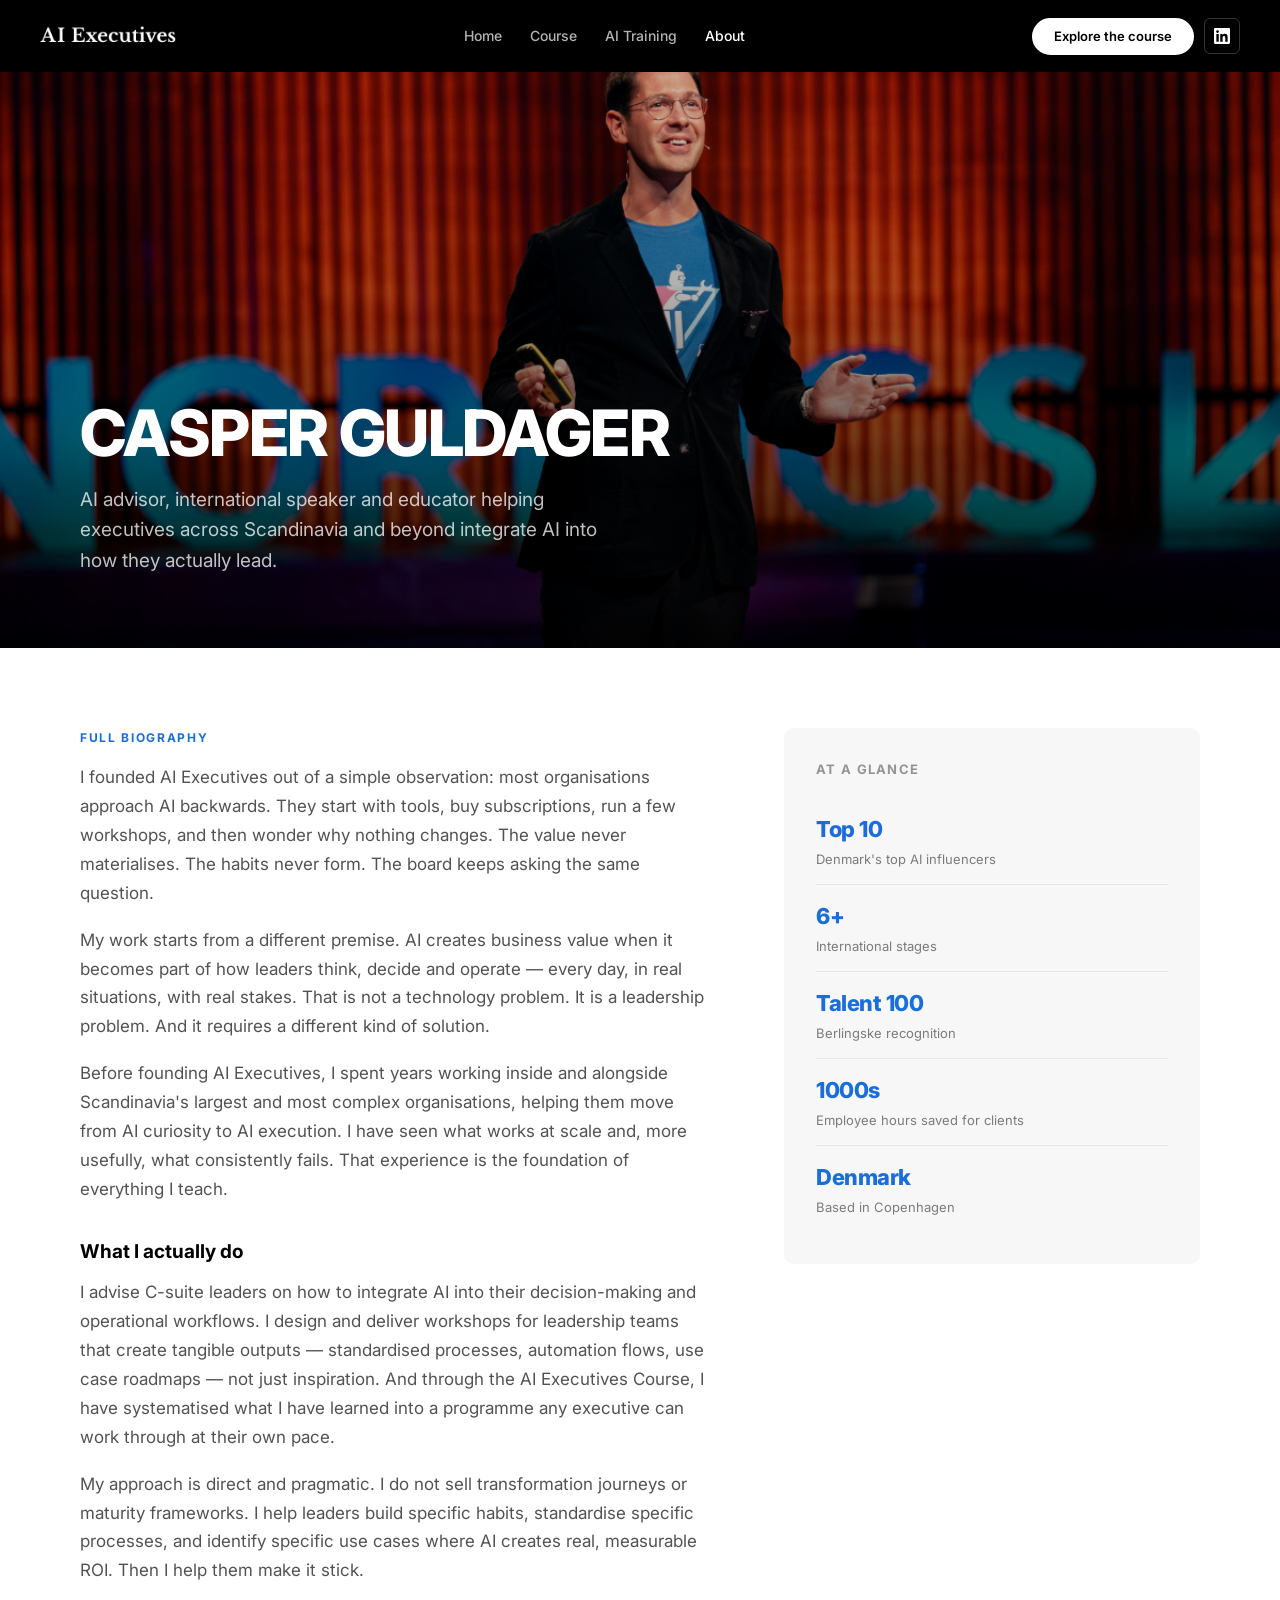
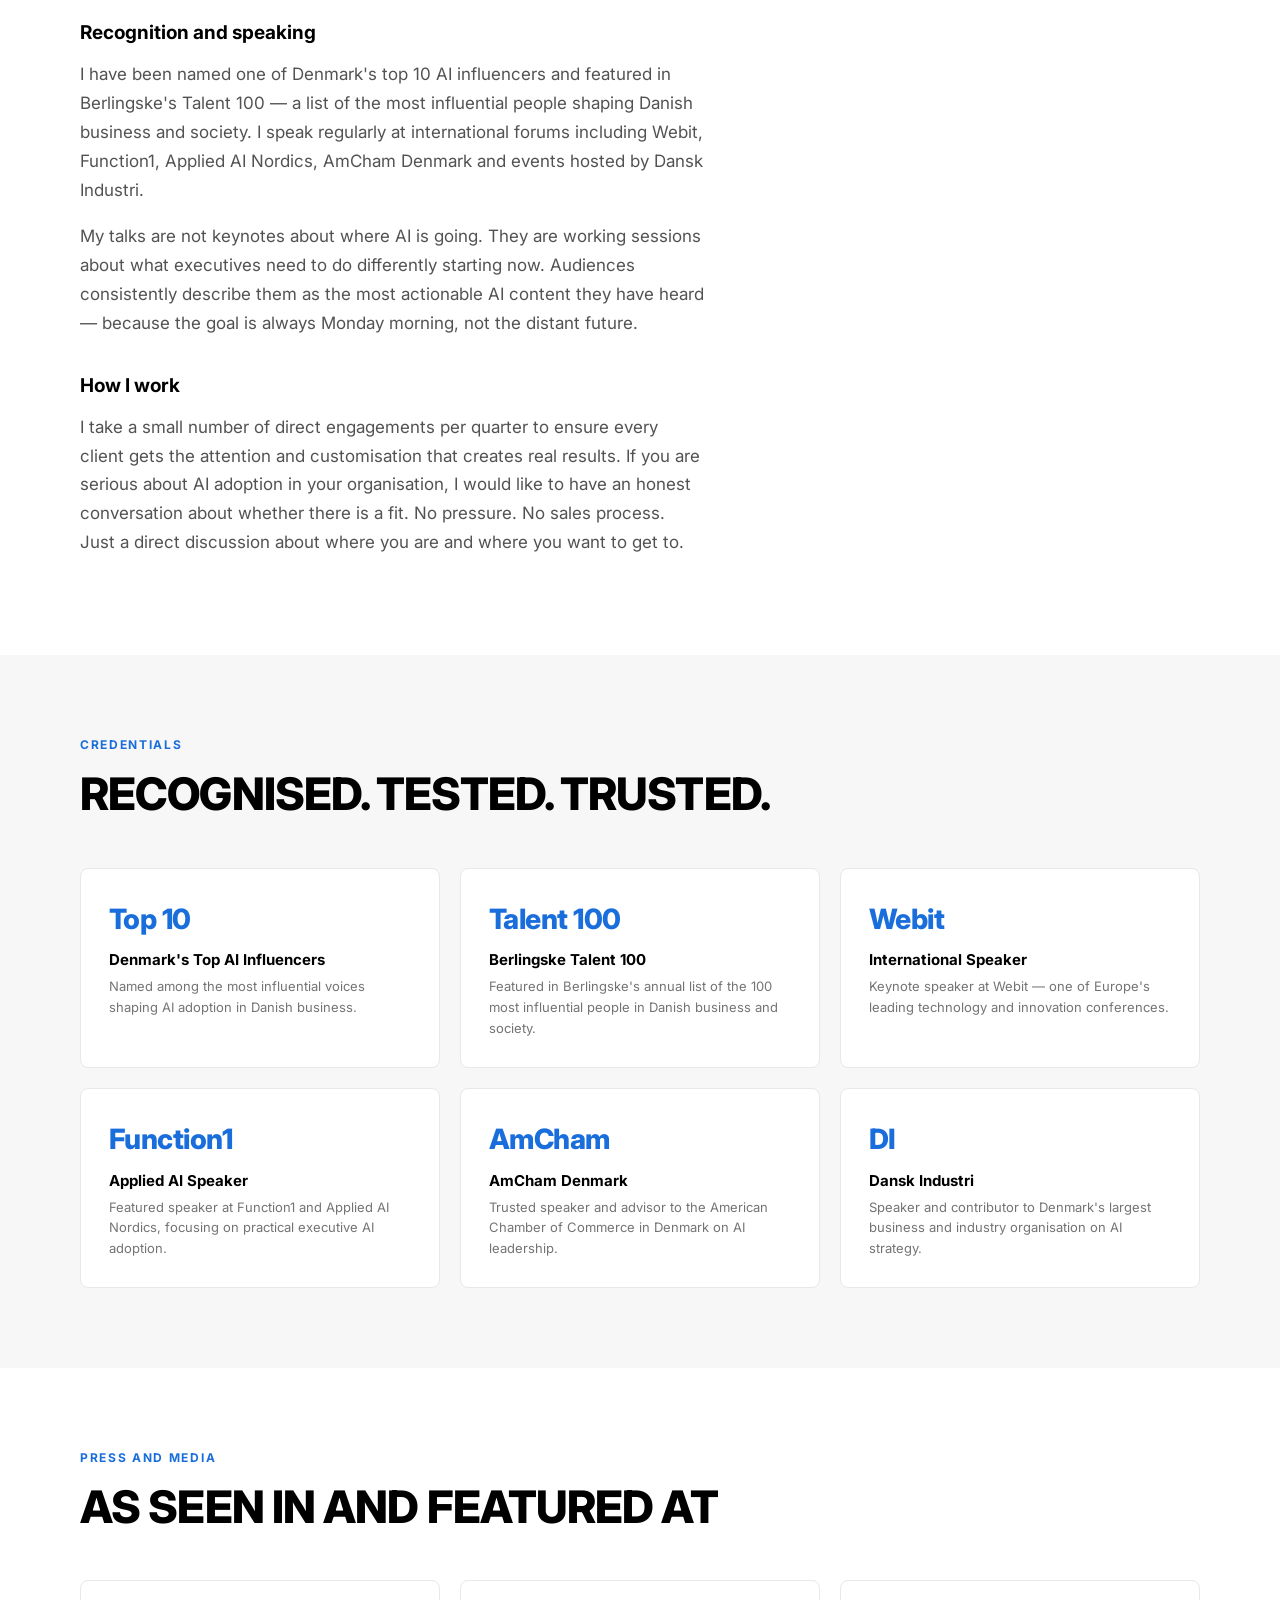
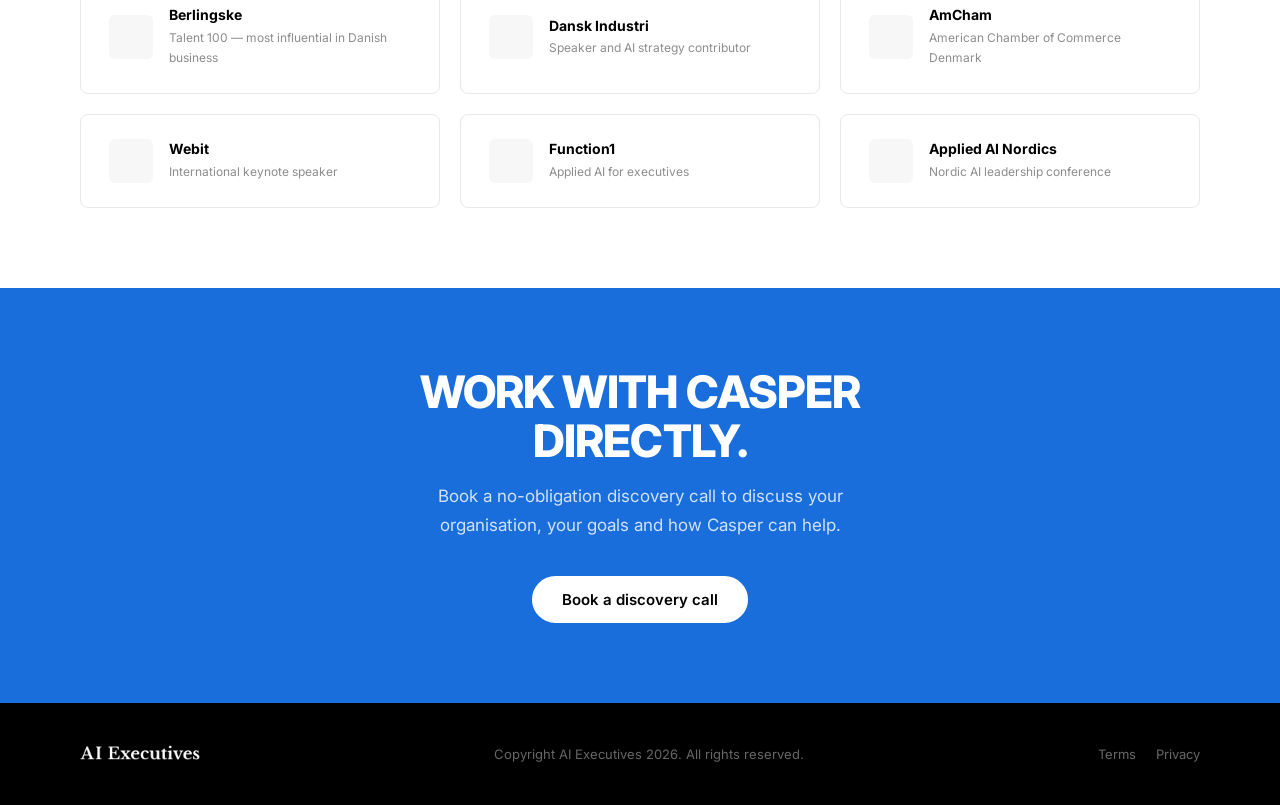
==== about.html @ 45d13887 "Add mobile navbar fix and email updates" ====
<!DOCTYPE html>
<html lang="en">
<head>
  <meta charset="UTF-8">
  <meta name="viewport" content="width=device-width, initial-scale=1.0">
  <title>About Casper Guldager | AI Executives</title>
  <meta name="description" content="Casper Guldager is one of Denmark's leading AI advisors, speakers and educators. Learn about his background, credentials and approach to AI leadership.">
  <link rel="preconnect" href="https://fonts.googleapis.com">
  <link rel="preconnect" href="https://fonts.gstatic.com" crossorigin>
  <link href="https://fonts.googleapis.com/css2?family=Inter:ital,wght@0,400;0,500;0,600;0,700;0,800;1,400&display=swap" rel="stylesheet">
  <link rel="stylesheet" href="css/style.css">
</head>
<body>

  <!-- ===== NAVIGATION ===== -->
  <nav class="nav nav--fixed">
    <a href="index.html" class="nav__logo">
      <img src="images/logo.png" alt="AI Executives">
    </a>
    <ul class="nav__links">
      <li><a href="index.html">Home</a></li>
      <li><a href="course.html">Course</a></li>
      <li><a href="ai-training.html">AI Training</a></li>
      <li><a href="about.html" class="active">About</a></li>
    </ul>
    <div class="nav__right">
      <a href="course.html" class="btn btn--white btn--nav">Explore the course</a>
      <a href="https://linkedin.com/in/casperguldager" class="nav__linkedin" target="_blank" rel="noopener" aria-label="Casper Guldager on LinkedIn">
        <svg viewBox="0 0 24 24" xmlns="http://www.w3.org/2000/svg">
          <path d="M20.447 20.452h-3.554v-5.569c0-1.328-.027-3.037-1.852-3.037-1.853 0-2.136 1.445-2.136 2.939v5.667H9.351V9h3.414v1.561h.046c.477-.9 1.637-1.85 3.37-1.85 3.601 0 4.267 2.37 4.267 5.455v6.286zM5.337 7.433c-1.144 0-2.063-.926-2.063-2.065 0-1.138.92-2.063 2.063-2.063 1.14 0 2.064.925 2.064 2.063 0 1.139-.925 2.065-2.064 2.065zm1.782 13.019H3.555V9h3.564v11.452zM22.225 0H1.771C.792 0 0 .774 0 1.729v20.542C0 23.227.792 24 1.771 24h20.451C23.2 24 24 23.227 24 22.271V1.729C24 .774 23.2 0 22.222 0h.003z"/>
        </svg>
      </a>
      <button class="nav__hamburger" aria-label="Open menu">
        <span></span><span></span><span></span>
      </button>
    </div>
  </nav>

  <!-- Mobile overlay -->
  <div class="nav__overlay" role="dialog" aria-label="Navigation menu">
    <button class="nav__overlay-close" aria-label="Close menu">
      <svg width="28" height="28" viewBox="0 0 24 24" fill="none" stroke="currentColor" stroke-width="2.2" stroke-linecap="round">
        <path d="M18 6L6 18M6 6l12 12"/>
      </svg>
    </button>
    <a href="index.html">Home</a>
    <a href="course.html">Course</a>
    <a href="ai-training.html">AI Training</a>
    <a href="about.html">About</a>
    <a href="course.html" class="btn btn--white" style="margin-top:12px;">Explore the course</a>
  </div>

  <main>

    <!-- ===== ABOUT HERO ===== -->
    <section class="about-page-hero">
      <div class="about-page-hero__bg"></div>
      <div class="about-page-hero__overlay"></div>
      <div class="about-page-hero__content">
        <h1>CASPER GULDAGER</h1>
        <p>AI advisor, international speaker and educator helping executives across Scandinavia and beyond integrate AI into how they actually lead.</p>
      </div>
    </section>

    <!-- ===== BIO SECTION ===== -->
    <section class="section bio-section">
      <div class="container">
        <div class="bio-grid">
          <div class="bio-text">
            <span class="section-label">Full biography</span>

            <p>I founded AI Executives out of a simple observation: most organisations approach AI backwards. They start with tools, buy subscriptions, run a few workshops, and then wonder why nothing changes. The value never materialises. The habits never form. The board keeps asking the same question.</p>

            <p>My work starts from a different premise. AI creates business value when it becomes part of how leaders think, decide and operate — every day, in real situations, with real stakes. That is not a technology problem. It is a leadership problem. And it requires a different kind of solution.</p>

            <p>Before founding AI Executives, I spent years working inside and alongside Scandinavia's largest and most complex organisations, helping them move from AI curiosity to AI execution. I have seen what works at scale and, more usefully, what consistently fails. That experience is the foundation of everything I teach.</p>

            <h3>What I actually do</h3>

            <p>I advise C-suite leaders on how to integrate AI into their decision-making and operational workflows. I design and deliver workshops for leadership teams that create tangible outputs — standardised processes, automation flows, use case roadmaps — not just inspiration. And through the AI Executives Course, I have systematised what I have learned into a programme any executive can work through at their own pace.</p>

            <p>My approach is direct and pragmatic. I do not sell transformation journeys or maturity frameworks. I help leaders build specific habits, standardise specific processes, and identify specific use cases where AI creates real, measurable ROI. Then I help them make it stick.</p>

            <h3>Recognition and speaking</h3>

            <p>I have been named one of Denmark's top 10 AI influencers and featured in Berlingske's Talent 100 — a list of the most influential people shaping Danish business and society. I speak regularly at international forums including Webit, Function1, Applied AI Nordics, AmCham Denmark and events hosted by Dansk Industri.</p>

            <p>My talks are not keynotes about where AI is going. They are working sessions about what executives need to do differently starting now. Audiences consistently describe them as the most actionable AI content they have heard — because the goal is always Monday morning, not the distant future.</p>

            <h3>How I work</h3>

            <p>I take a small number of direct engagements per quarter to ensure every client gets the attention and customisation that creates real results. If you are serious about AI adoption in your organisation, I would like to have an honest conversation about whether there is a fit. No pressure. No sales process. Just a direct discussion about where you are and where you want to get to.</p>
          </div>

          <div>
            <div class="bio-sidebar-card">
              <h4>At a glance</h4>
              <div class="bio-stat">
                <div class="bio-stat__value">Top 10</div>
                <div class="bio-stat__label">Denmark's top AI influencers</div>
              </div>
              <div class="bio-stat">
                <div class="bio-stat__value">6+</div>
                <div class="bio-stat__label">International stages</div>
              </div>
              <div class="bio-stat">
                <div class="bio-stat__value">Talent 100</div>
                <div class="bio-stat__label">Berlingske recognition</div>
              </div>
              <div class="bio-stat">
                <div class="bio-stat__value">1000s</div>
                <div class="bio-stat__label">Employee hours saved for clients</div>
              </div>
              <div class="bio-stat">
                <div class="bio-stat__value">Denmark</div>
                <div class="bio-stat__label">Based in Copenhagen</div>
              </div>
            </div>
          </div>
        </div>
      </div>
    </section>

    <!-- ===== CREDENTIALS ===== -->
    <section class="section credentials-section">
      <div class="container">
        <span class="section-label">Credentials</span>
        <h2>RECOGNISED. TESTED. TRUSTED.</h2>
        <div class="credentials-grid">
          <div class="credential-card">
            <div class="credential-card__num">Top 10</div>
            <h4>Denmark's Top AI Influencers</h4>
            <p>Named among the most influential voices shaping AI adoption in Danish business.</p>
          </div>
          <div class="credential-card">
            <div class="credential-card__num">Talent 100</div>
            <h4>Berlingske Talent 100</h4>
            <p>Featured in Berlingske's annual list of the 100 most influential people in Danish business and society.</p>
          </div>
          <div class="credential-card">
            <div class="credential-card__num">Webit</div>
            <h4>International Speaker</h4>
            <p>Keynote speaker at Webit — one of Europe's leading technology and innovation conferences.</p>
          </div>
          <div class="credential-card">
            <div class="credential-card__num">Function1</div>
            <h4>Applied AI Speaker</h4>
            <p>Featured speaker at Function1 and Applied AI Nordics, focusing on practical executive AI adoption.</p>
          </div>
          <div class="credential-card">
            <div class="credential-card__num">AmCham</div>
            <h4>AmCham Denmark</h4>
            <p>Trusted speaker and advisor to the American Chamber of Commerce in Denmark on AI leadership.</p>
          </div>
          <div class="credential-card">
            <div class="credential-card__num">DI</div>
            <h4>Dansk Industri</h4>
            <p>Speaker and contributor to Denmark's largest business and industry organisation on AI strategy.</p>
          </div>
        </div>
      </div>
    </section>

    <!-- ===== PRESS MENTIONS ===== -->
    <section class="section press-section">
      <div class="container">
        <span class="section-label">Press and media</span>
        <h2>AS SEEN IN AND FEATURED AT</h2>
        <div class="press-grid">
          <div class="press-item">
            <div class="press-item__icon"></div>
            <div class="press-item__text">
              <h4>Berlingske</h4>
              <p>Talent 100 — most influential in Danish business</p>
            </div>
          </div>
          <div class="press-item">
            <div class="press-item__icon"></div>
            <div class="press-item__text">
              <h4>Dansk Industri</h4>
              <p>Speaker and AI strategy contributor</p>
            </div>
          </div>
          <div class="press-item">
            <div class="press-item__icon"></div>
            <div class="press-item__text">
              <h4>AmCham</h4>
              <p>American Chamber of Commerce Denmark</p>
            </div>
          </div>
          <div class="press-item">
            <div class="press-item__icon"></div>
            <div class="press-item__text">
              <h4>Webit</h4>
              <p>International keynote speaker</p>
            </div>
          </div>
          <div class="press-item">
            <div class="press-item__icon"></div>
            <div class="press-item__text">
              <h4>Function1</h4>
              <p>Applied AI for executives</p>
            </div>
          </div>
          <div class="press-item">
            <div class="press-item__icon"></div>
            <div class="press-item__text">
              <h4>Applied AI Nordics</h4>
              <p>Nordic AI leadership conference</p>
            </div>
          </div>
        </div>
      </div>
    </section>

    <!-- ===== CTA ===== -->
    <section class="section about-cta">
      <div class="container">
        <h2>WORK WITH CASPER DIRECTLY.</h2>
        <p>Book a no-obligation discovery call to discuss your organisation, your goals and how Casper can help.</p>
        <a href="discovery-call.html" class="btn btn--white">Book a discovery call</a>
      </div>
    </section>

  </main>

  <!-- ===== FOOTER ===== -->
  <footer class="footer">
    <div class="footer__inner">
      <a href="index.html" class="footer__logo">
        <img src="images/logo.png" alt="AI Executives">
      </a>
      <p class="footer__copy">Copyright AI Executives 2026. All rights reserved.</p>
      <nav class="footer__links">
        <a href="terms.html">Terms</a>
        <a href="privacy.html">Privacy</a>
      </nav>
    </div>
  </footer>

  <script src="js/main.js"></script>
</body>
</html>
---- css/style.css ----
/* ============================================================
   AI EXECUTIVES — STYLESHEET
   ============================================================ */

/* ===== CSS VARIABLES ===== */
:root {
  --black: #000000;
  --white: #ffffff;
  --grey-light: #f7f7f7;
  --blue: #1a6edb;
  --border-grey: #e8e8e8;
  --font: 'Inter', sans-serif;
  --nav-height: 72px;
}

/* ===== RESET ===== */
*, *::before, *::after {
  box-sizing: border-box;
  margin: 0;
  padding: 0;
}

html {
  scroll-behavior: smooth;
}

body {
  font-family: var(--font);
  color: var(--black);
  background: var(--white);
  line-height: 1.6;
  -webkit-font-smoothing: antialiased;
  -moz-osx-font-smoothing: grayscale;
}

img {
  max-width: 100%;
  display: block;
}

a {
  text-decoration: none;
  color: inherit;
}

ul {
  list-style: none;
}

/* ===== TYPOGRAPHY ===== */
h1 {
  font-size: clamp(36px, 5.5vw, 64px);
  font-weight: 800;
  letter-spacing: -0.025em;
  line-height: 1.08;
}

h2 {
  font-size: clamp(28px, 3.5vw, 48px);
  font-weight: 800;
  letter-spacing: -0.02em;
  line-height: 1.1;
}

h3 {
  font-size: clamp(18px, 2vw, 22px);
  font-weight: 700;
  line-height: 1.3;
}

h4 {
  font-size: 16px;
  font-weight: 700;
  line-height: 1.4;
}

p {
  font-size: 17px;
  line-height: 1.7;
}

/* ===== LAYOUT ===== */
.section {
  padding: 80px 0;
}

.container {
  max-width: 1200px;
  margin: 0 auto;
  padding: 0 40px;
}

.section-label {
  display: block;
  font-size: 12px;
  font-weight: 700;
  letter-spacing: 0.14em;
  text-transform: uppercase;
  margin-bottom: 16px;
  color: var(--blue);
}

/* ===== NAVIGATION ===== */
.nav {
  display: flex;
  align-items: center;
  justify-content: space-between;
  padding: 0 40px;
  height: var(--nav-height);
  background: var(--black);
  z-index: 1000;
  width: 100%;
  transition: box-shadow 0.3s;
}

.nav--absolute {
  position: absolute;
  top: 0;
  left: 0;
}

.nav--fixed {
  position: fixed;
  top: 0;
  left: 0;
}

.nav__logo img {
  height: 34px;
  width: auto;
}

.nav__links {
  display: flex;
  gap: 28px;
  align-items: center;
}

.nav__links a {
  color: rgba(255, 255, 255, 0.7);
  font-size: 14px;
  font-weight: 500;
  transition: color 0.2s;
}

.nav__links a:hover,
.nav__links a.active {
  color: var(--white);
}

.nav__right {
  display: flex;
  align-items: center;
  gap: 10px;
}

.nav__linkedin {
  display: flex;
  align-items: center;
  justify-content: center;
  width: 36px;
  height: 36px;
  border: 1px solid rgba(255, 255, 255, 0.2);
  border-radius: 6px;
  color: var(--white);
  transition: border-color 0.2s, background 0.2s;
  flex-shrink: 0;
}

.nav__linkedin:hover {
  border-color: rgba(255, 255, 255, 0.6);
  background: rgba(255, 255, 255, 0.08);
}

.nav__linkedin svg {
  width: 16px;
  height: 16px;
  fill: currentColor;
}

.nav__hamburger {
  display: none;
  flex-direction: column;
  gap: 5px;
  cursor: pointer;
  background: none;
  border: none;
  padding: 4px;
  margin-left: 4px;
}

.nav__hamburger span {
  display: block;
  width: 22px;
  height: 2px;
  background: var(--white);
  border-radius: 2px;
  transition: transform 0.3s, opacity 0.3s;
}

/* Mobile overlay */
.nav__overlay {
  display: none;
  position: fixed;
  inset: 0;
  background: var(--black);
  z-index: 1001;
  flex-direction: column;
  align-items: center;
  justify-content: center;
  gap: 28px;
  padding: 40px;
}

.nav__overlay.open {
  display: flex;
}

.nav__overlay a:not(.btn) {
  color: var(--white);
  font-size: 30px;
  font-weight: 800;
  letter-spacing: -0.02em;
  transition: opacity 0.2s;
}

.nav__overlay a:not(.btn):hover {
  opacity: 0.7;
}

.nav__overlay-close {
  position: absolute;
  top: 20px;
  right: 24px;
  background: none;
  border: none;
  cursor: pointer;
  color: var(--white);
  padding: 8px;
  line-height: 0;
}

.nav__overlay .btn {
  margin-top: 8px;
}

/* ===== BUTTONS ===== */
.btn {
  display: inline-flex;
  align-items: center;
  justify-content: center;
  padding: 14px 28px;
  border-radius: 999px;
  font-family: var(--font);
  font-size: 15px;
  font-weight: 600;
  cursor: pointer;
  transition: background 0.2s, border-color 0.2s, color 0.2s, opacity 0.2s;
  border: 2px solid transparent;
  white-space: nowrap;
  text-decoration: none;
  line-height: 1;
}

.btn--blue {
  background: var(--blue);
  color: var(--white);
  border-color: var(--blue);
}

.btn--blue:hover {
  background: #1558b8;
  border-color: #1558b8;
}

.btn--white {
  background: var(--white);
  color: var(--black);
  border-color: var(--white);
}

.btn--white:hover {
  opacity: 0.88;
}

.btn--outline-white {
  background: transparent;
  color: var(--white);
  border-color: rgba(255, 255, 255, 0.7);
}

.btn--outline-white:hover {
  border-color: var(--white);
  background: rgba(255, 255, 255, 0.08);
}

.btn--outline-dark {
  background: transparent;
  color: var(--black);
  border-color: var(--black);
}

.btn--outline-dark:hover {
  background: var(--black);
  color: var(--white);
}

.btn--black {
  background: var(--black);
  color: var(--white);
  border-color: var(--black);
}

.btn--black:hover {
  background: #1a1a1a;
  border-color: #1a1a1a;
}

.btn--nav {
  padding: 10px 20px;
  font-size: 13px;
}

/* ===== FOOTER ===== */
.footer {
  background: var(--black);
  padding: 36px 0;
}

.footer__inner {
  display: flex;
  align-items: center;
  justify-content: space-between;
  max-width: 1200px;
  margin: 0 auto;
  padding: 0 40px;
  gap: 24px;
}

.footer__logo img {
  height: 30px;
  width: auto;
}

.footer__copy {
  color: rgba(255, 255, 255, 0.4);
  font-size: 13px;
}

.footer__links {
  display: flex;
  gap: 20px;
}

.footer__links a {
  color: rgba(255, 255, 255, 0.4);
  font-size: 13px;
  transition: color 0.2s;
}

.footer__links a:hover {
  color: var(--white);
}

/* ============================================================
   HOME PAGE
   ============================================================ */

/* Hero */
.hero {
  position: relative;
  min-height: 100vh;
  display: flex;
  align-items: center;
  overflow: hidden;
}

.hero__bg {
  position: absolute;
  inset: 0;
  background-image: url('../images/casper-stage.jpg');
  background-size: cover;
  background-position: 78% 15%;
  z-index: 0;
}

.hero__overlay {
  position: absolute;
  inset: 0;
  background: rgba(0, 0, 0, 0.55);
  background: linear-gradient(to right, rgba(0, 0, 0, 0.98) 0%, rgba(0, 0, 0, 0.28) 100%);
  z-index: 1;
}

.hero__content {
  position: relative;
  z-index: 2;
  max-width: 660px;
  padding: 100px 40px 80px;
  margin-left: max(40px, calc((100vw - 1200px) / 2 + 40px));
}

.hero__eyebrow {
  display: block;
  font-style: italic;
  font-size: 18px;
  font-weight: 400;
  color: rgba(255, 255, 255, 0.7);
  margin-bottom: 22px;
}

.hero h1 {
  color: var(--white);
  margin-bottom: 24px;
}

.hero__sub {
  color: rgba(255, 255, 255, 0.75);
  font-size: 18px;
  line-height: 1.65;
  margin-bottom: 44px;
  max-width: 500px;
}

.hero__buttons {
  display: flex;
  gap: 14px;
  flex-wrap: wrap;
}

/* Logo bar */
.logo-bar {
  background: var(--white);
  padding: 44px 0;
  border-bottom: 1px solid var(--border-grey);
}

.logo-bar__label {
  text-align: center;
  font-size: 12px;
  font-weight: 600;
  letter-spacing: 0.12em;
  text-transform: uppercase;
  color: rgba(0, 0, 0, 0.35);
  margin-bottom: 28px;
}

.logo-bar__inner {
  display: flex;
  align-items: center;
  justify-content: center;
  gap: 52px;
  max-width: 1200px;
  margin: 0 auto;
  padding: 0 40px;
}

.logo-bar__item {
  display: flex;
  flex-direction: column;
  align-items: center;
  gap: 8px;
  flex-shrink: 0;
}

.logo-bar__icon {
  width: 44px;
  height: 44px;
  background: var(--border-grey);
  border-radius: 6px;
}

.logo-bar__name {
  font-size: 12px;
  font-weight: 700;
  color: rgba(0, 0, 0, 0.4);
  letter-spacing: 0.04em;
  text-transform: uppercase;
}

/* Problem section */
.problem-section {
  background: var(--white);
}

.problem-header {
  max-width: 700px;
  margin-bottom: 56px;
}

.problem-header h2 {
  margin-bottom: 16px;
}

.problem-header p {
  color: rgba(0, 0, 0, 0.6);
  font-size: 17px;
}

.problem-grid {
  display: grid;
  grid-template-columns: 1fr 1fr;
  border: 1px solid var(--border-grey);
  border-radius: 4px;
  overflow: hidden;
}

.problem-card {
  padding: 48px;
  border-right: 1px solid var(--border-grey);
  border-bottom: 1px solid var(--border-grey);
}

.problem-card:nth-child(even) {
  border-right: none;
}

.problem-card:nth-child(3),
.problem-card:nth-child(4) {
  border-bottom: none;
}

.problem-card h3 {
  font-size: 18px;
  font-weight: 700;
  margin-bottom: 14px;
}

.problem-card p {
  color: rgba(0, 0, 0, 0.58);
  font-size: 15px;
  line-height: 1.7;
}

/* Statement band */
.statement-band {
  background: var(--black);
  padding: 100px 0;
  text-align: center;
}

.statement-band .container {
  max-width: 900px;
}

.statement-band h2 {
  color: var(--white);
  margin-bottom: 24px;
}

.statement-band p {
  color: rgba(255, 255, 255, 0.6);
  font-size: 18px;
  max-width: 580px;
  margin: 0 auto;
}

/* About section (home) */
.home-about {
  background: var(--grey-light);
}

.about-grid {
  display: grid;
  grid-template-columns: 1fr 1fr;
  gap: 80px;
  align-items: center;
}

.about-text .section-label {
  color: var(--blue);
}

.about-text h2 {
  margin-bottom: 24px;
}

.about-text p {
  color: rgba(0, 0, 0, 0.65);
  margin-bottom: 18px;
}

.about-bullets {
  margin: 28px 0 36px;
  display: flex;
  flex-direction: column;
  gap: 13px;
}

.about-bullets li {
  display: flex;
  align-items: flex-start;
  gap: 12px;
  font-size: 16px;
  font-weight: 500;
  line-height: 1.5;
}

.about-bullets li::before {
  content: '';
  display: block;
  width: 7px;
  height: 7px;
  border-radius: 50%;
  background: var(--blue);
  margin-top: 6px;
  flex-shrink: 0;
}

.about-photo {
  height: 400px;
  width: 100%;
  object-fit: cover;
  border-radius: 4px;
}

/* Two ways section */
.two-ways {
  background: var(--white);
}

.two-ways-header {
  text-align: center;
  max-width: 640px;
  margin: 0 auto 56px;
}

.two-ways-header h2 {
  margin-bottom: 16px;
}

.two-ways-header p {
  color: rgba(0, 0, 0, 0.58);
  font-size: 17px;
}

.ways-grid {
  display: grid;
  grid-template-columns: 1fr 1fr;
  gap: 28px;
}

.way-card {
  border: 2px solid var(--border-grey);
  border-radius: 12px;
  overflow: hidden;
  display: flex;
  flex-direction: column;
}

.way-card--featured {
  border-color: var(--blue);
}

.way-card__badge {
  padding: 10px 24px;
  font-size: 11px;
  font-weight: 700;
  letter-spacing: 0.12em;
  text-transform: uppercase;
}

.way-card__badge--blue {
  background: var(--blue);
  color: var(--white);
}

.way-card__badge--grey {
  background: var(--grey-light);
  color: rgba(0, 0, 0, 0.5);
  border-bottom: 1px solid var(--border-grey);
}

.way-card__img {
  width: 100%;
  height: 210px;
  object-fit: cover;
}

.way-card__body {
  padding: 32px;
  flex: 1;
  display: flex;
  flex-direction: column;
}

.way-card__body h3 {
  font-size: 22px;
  margin-bottom: 12px;
}

.way-card__body p {
  color: rgba(0, 0, 0, 0.6);
  font-size: 16px;
  flex: 1;
  margin-bottom: 28px;
  line-height: 1.65;
}

/* Course modules section (home) */
.home-modules {
  background: var(--grey-light);
}

.modules-header {
  display: flex;
  justify-content: space-between;
  align-items: flex-start;
  gap: 40px;
  margin-bottom: 40px;
}

.modules-header h2 {
  max-width: 480px;
}

.modules-header-right {
  color: rgba(0, 0, 0, 0.55);
  font-size: 16px;
  text-align: right;
  padding-top: 8px;
  max-width: 240px;
}

.modules-list {
  border-top: 1px solid var(--border-grey);
}

.module-row {
  display: flex;
  align-items: flex-start;
  gap: 28px;
  padding: 28px 0;
  border-bottom: 1px solid var(--border-grey);
}

.module-num {
  font-size: 12px;
  font-weight: 700;
  color: var(--blue);
  letter-spacing: 0.08em;
  width: 28px;
  flex-shrink: 0;
  padding-top: 3px;
}

.module-content h3 {
  font-size: 18px;
  margin-bottom: 6px;
}

.module-content p {
  color: rgba(0, 0, 0, 0.58);
  font-size: 15px;
}

.modules-cta {
  text-align: center;
  margin-top: 48px;
}

/* Testimonials */
.testimonials-section {
  background: var(--black);
}

.testimonials-header {
  text-align: center;
  margin-bottom: 52px;
}

.testimonials-header .section-label {
  color: rgba(255, 255, 255, 0.4);
}

.testimonials-header h2 {
  color: var(--white);
  max-width: 600px;
  margin: 0 auto;
}

.testimonials-grid {
  display: grid;
  grid-template-columns: repeat(3, 1fr);
  gap: 20px;
}

.testimonial-card {
  background: #111111;
  border: 1px solid rgba(255, 255, 255, 0.07);
  border-radius: 10px;
  padding: 32px;
  display: flex;
  flex-direction: column;
}

.testimonial-avatar {
  width: 42px;
  height: 42px;
  border-radius: 50%;
  background: var(--blue);
  display: flex;
  align-items: center;
  justify-content: center;
  font-size: 13px;
  font-weight: 700;
  color: var(--white);
  margin-bottom: 20px;
  flex-shrink: 0;
}

.testimonial-quote {
  color: rgba(255, 255, 255, 0.78);
  font-size: 15px;
  line-height: 1.75;
  font-style: italic;
  flex: 1;
  margin-bottom: 24px;
}

.testimonial-name {
  color: var(--white);
  font-size: 14px;
  font-weight: 600;
}

.testimonial-role {
  color: rgba(255, 255, 255, 0.38);
  font-size: 13px;
  margin-top: 4px;
}

/* Final CTA */
.final-cta {
  background: var(--white);
  text-align: center;
}

.final-cta h2 {
  max-width: 600px;
  margin: 0 auto 20px;
}

.final-cta > .container > p {
  color: rgba(0, 0, 0, 0.58);
  max-width: 540px;
  margin: 0 auto 40px;
  font-size: 17px;
}

.final-cta__buttons {
  display: flex;
  gap: 14px;
  justify-content: center;
  flex-wrap: wrap;
}

/* ============================================================
   PAGE HERO (used on inner pages)
   ============================================================ */
.page-hero {
  background: var(--black);
  padding: 160px 0 100px;
}

.page-hero--center {
  text-align: center;
}

.page-hero h1 {
  color: var(--white);
  margin-bottom: 20px;
  max-width: 760px;
}

.page-hero--center h1 {
  margin: 0 auto 20px;
}

.page-hero p {
  color: rgba(255, 255, 255, 0.68);
  max-width: 600px;
  font-size: 18px;
  line-height: 1.65;
  margin-bottom: 40px;
}

.page-hero--center p {
  margin: 0 auto 40px;
}

/* ============================================================
   COURSE PAGE
   ============================================================ */
.course-modules-section {
  background: var(--white);
}

.section-header-centered {
  text-align: center;
  max-width: 680px;
  margin: 0 auto 56px;
}

.section-header-centered h2 {
  margin-bottom: 16px;
}

.section-header-centered p {
  color: rgba(0, 0, 0, 0.58);
}

.course-module-block {
  padding: 44px 0;
  border-bottom: 1px solid var(--border-grey);
}

.course-module-block:first-child {
  border-top: 1px solid var(--border-grey);
}

.module-block-inner {
  display: flex;
  gap: 0;
}

.module-block-num {
  font-size: 11px;
  font-weight: 800;
  color: var(--blue);
  letter-spacing: 0.12em;
  text-transform: uppercase;
  width: 64px;
  flex-shrink: 0;
  padding-top: 4px;
}

.module-block-text h3 {
  font-size: 22px;
  margin-bottom: 12px;
}

.module-block-text p {
  color: rgba(0, 0, 0, 0.62);
  font-size: 16px;
  line-height: 1.72;
  max-width: 720px;
}

/* Pricing */
.pricing-section {
  background: var(--grey-light);
  text-align: center;
}

.pricing-section .section-header-centered {
  margin-bottom: 48px;
}

.pricing-card {
  background: var(--white);
  border: 1px solid var(--border-grey);
  border-radius: 16px;
  padding: 52px;
  max-width: 500px;
  margin: 0 auto;
}

.pricing-eyebrow {
  font-size: 12px;
  font-weight: 700;
  letter-spacing: 0.14em;
  text-transform: uppercase;
  color: rgba(0, 0, 0, 0.4);
  margin-bottom: 16px;
}

.pricing-price {
  font-size: 54px;
  font-weight: 800;
  letter-spacing: -0.03em;
  line-height: 1;
  margin-bottom: 8px;
}

.pricing-note {
  color: rgba(0, 0, 0, 0.45);
  font-size: 13px;
  margin-bottom: 36px;
}

.pricing-features {
  text-align: left;
  margin-bottom: 36px;
  display: flex;
  flex-direction: column;
  gap: 12px;
}

.pricing-features li {
  display: flex;
  align-items: flex-start;
  gap: 12px;
  font-size: 15px;
  font-weight: 500;
}

.pricing-check {
  color: var(--blue);
  font-weight: 700;
  font-size: 14px;
  flex-shrink: 0;
  margin-top: 1px;
}

/* FAQ */
.faq-section {
  background: var(--white);
}

.faq-list {
  max-width: 720px;
  margin: 0 auto;
  border-top: 1px solid var(--border-grey);
}

.faq-item {
  border-bottom: 1px solid var(--border-grey);
}

.faq-question {
  display: flex;
  justify-content: space-between;
  align-items: center;
  padding: 22px 0;
  cursor: pointer;
  font-size: 16px;
  font-weight: 600;
  gap: 16px;
  background: none;
  border: none;
  width: 100%;
  text-align: left;
  font-family: var(--font);
  color: var(--black);
  transition: color 0.2s;
}

.faq-question:hover {
  color: var(--blue);
}

.faq-icon {
  width: 22px;
  height: 22px;
  border-radius: 50%;
  border: 1.5px solid var(--border-grey);
  display: flex;
  align-items: center;
  justify-content: center;
  flex-shrink: 0;
  transition: transform 0.3s, border-color 0.2s;
  font-size: 16px;
  line-height: 1;
  color: rgba(0, 0, 0, 0.5);
}

.faq-item.open .faq-icon {
  transform: rotate(45deg);
  border-color: var(--blue);
  color: var(--blue);
}

.faq-answer {
  padding: 0 0 22px;
  color: rgba(0, 0, 0, 0.62);
  font-size: 16px;
  line-height: 1.72;
  display: none;
  max-width: 640px;
}

.faq-item.open .faq-answer {
  display: block;
}

/* ============================================================
   AI TRAINING PAGE
   ============================================================ */
.training-includes {
  background: var(--white);
}

.training-intro {
  max-width: 640px;
  margin-bottom: 52px;
}

.training-intro h2 {
  margin-bottom: 16px;
}

.training-intro p {
  color: rgba(0, 0, 0, 0.6);
}

.training-items {
  border-top: 1px solid var(--border-grey);
  max-width: 800px;
}

.training-item {
  display: flex;
  gap: 24px;
  padding: 32px 0;
  border-bottom: 1px solid var(--border-grey);
  align-items: flex-start;
}

.training-item__icon {
  width: 44px;
  height: 44px;
  border-radius: 8px;
  background: var(--grey-light);
  display: flex;
  align-items: center;
  justify-content: center;
  flex-shrink: 0;
  font-size: 20px;
}

.training-item__text h3 {
  font-size: 18px;
  margin-bottom: 6px;
}

.training-item__text p {
  color: rgba(0, 0, 0, 0.58);
  font-size: 15px;
  line-height: 1.65;
}

.who-for {
  background: var(--grey-light);
}

.who-for-grid {
  display: grid;
  grid-template-columns: 1fr 1fr;
  gap: 80px;
  align-items: center;
}

.who-for-text .section-label {
  color: var(--blue);
}

.who-for-text h2 {
  margin-bottom: 16px;
}

.who-for-text > p {
  color: rgba(0, 0, 0, 0.6);
  margin-bottom: 28px;
}

.who-for-list {
  display: flex;
  flex-direction: column;
  gap: 14px;
}

.who-for-list li {
  display: flex;
  align-items: flex-start;
  gap: 12px;
  font-size: 16px;
  font-weight: 500;
  line-height: 1.5;
}

.who-for-list li::before {
  content: '→';
  color: var(--blue);
  font-weight: 700;
  flex-shrink: 0;
  margin-top: 0;
}

.who-for-visual {
  background: var(--border-grey);
  border-radius: 8px;
  height: 380px;
  overflow: hidden;
}

.who-for-visual img {
  width: 100%;
  height: 100%;
  object-fit: cover;
}

.training-booking {
  background: var(--black);
  text-align: center;
}

.training-booking h2 {
  color: var(--white);
  max-width: 540px;
  margin: 0 auto 20px;
}

.training-booking > .container > p {
  color: rgba(255, 255, 255, 0.62);
  max-width: 480px;
  margin: 0 auto 40px;
  font-size: 17px;
}

/* ============================================================
   ABOUT PAGE
   ============================================================ */
.about-page-hero {
  position: relative;
  padding-top: var(--nav-height);
  min-height: 72vh;
  display: flex;
  align-items: flex-end;
}

.about-page-hero__bg {
  position: absolute;
  inset: 0;
  background-image: url('../images/casper-stage.jpg');
  background-size: cover;
  background-position: center 20%;
  z-index: 0;
}

.about-page-hero__overlay {
  position: absolute;
  inset: 0;
  background: linear-gradient(to top, rgba(0, 0, 0, 0.88) 0%, rgba(0, 0, 0, 0.3) 55%, rgba(0, 0, 0, 0.15) 100%);
  z-index: 1;
}

.about-page-hero__content {
  position: relative;
  z-index: 2;
  max-width: 1200px;
  margin: 0 auto;
  padding: 0 40px 72px;
  width: 100%;
}

.about-page-hero__content h1 {
  color: var(--white);
  max-width: 680px;
}

.about-page-hero__content p {
  color: rgba(255, 255, 255, 0.75);
  font-size: 19px;
  max-width: 540px;
  margin-top: 18px;
  line-height: 1.6;
}

.bio-section {
  background: var(--white);
}

.bio-grid {
  display: grid;
  grid-template-columns: 3fr 2fr;
  gap: 80px;
  align-items: flex-start;
}

.bio-text p {
  color: rgba(0, 0, 0, 0.68);
  margin-bottom: 18px;
  font-size: 17px;
}

.bio-text h3 {
  margin-top: 36px;
  margin-bottom: 14px;
  font-size: 19px;
}

.bio-sidebar-card {
  background: var(--grey-light);
  border-radius: 10px;
  padding: 32px;
  position: sticky;
  top: calc(var(--nav-height) + 24px);
}

.bio-sidebar-card h4 {
  font-size: 13px;
  font-weight: 700;
  letter-spacing: 0.1em;
  text-transform: uppercase;
  color: rgba(0, 0, 0, 0.4);
  margin-bottom: 20px;
}

.bio-stat {
  padding: 14px 0;
  border-bottom: 1px solid var(--border-grey);
}

.bio-stat:last-child {
  border-bottom: none;
}

.bio-stat__value {
  font-size: 22px;
  font-weight: 800;
  letter-spacing: -0.02em;
  color: var(--blue);
}

.bio-stat__label {
  font-size: 13px;
  color: rgba(0, 0, 0, 0.5);
  margin-top: 2px;
}

.credentials-section {
  background: var(--grey-light);
}

.credentials-section .section-header-centered {
  text-align: left;
}

.credentials-grid {
  display: grid;
  grid-template-columns: repeat(3, 1fr);
  gap: 20px;
  margin-top: 48px;
}

.credential-card {
  background: var(--white);
  border: 1px solid var(--border-grey);
  border-radius: 8px;
  padding: 28px;
}

.credential-card__num {
  font-size: 28px;
  font-weight: 800;
  letter-spacing: -0.02em;
  color: var(--blue);
  margin-bottom: 8px;
}

.credential-card h4 {
  font-size: 15px;
  margin-bottom: 6px;
}

.credential-card p {
  font-size: 13px;
  color: rgba(0, 0, 0, 0.55);
  line-height: 1.6;
}

.press-section {
  background: var(--white);
}

.press-grid {
  display: grid;
  grid-template-columns: repeat(3, 1fr);
  gap: 20px;
  margin-top: 48px;
}

.press-item {
  border: 1px solid var(--border-grey);
  border-radius: 8px;
  padding: 24px 28px;
  display: flex;
  align-items: center;
  gap: 16px;
}

.press-item__icon {
  width: 44px;
  height: 44px;
  background: var(--grey-light);
  border-radius: 6px;
  flex-shrink: 0;
}

.press-item__text h4 {
  font-size: 14px;
  font-weight: 700;
}

.press-item__text p {
  font-size: 12px;
  color: rgba(0, 0, 0, 0.45);
  margin-top: 3px;
}

.about-cta {
  background: var(--blue);
  text-align: center;
}

.about-cta h2 {
  color: var(--white);
  margin-bottom: 16px;
  max-width: 520px;
  margin-left: auto;
  margin-right: auto;
}

.about-cta > .container > p {
  color: rgba(255, 255, 255, 0.8);
  max-width: 460px;
  margin: 0 auto 36px;
  font-size: 17px;
}

/* ============================================================
   DISCOVERY CALL PAGE
   ============================================================ */
.discovery-what {
  background: var(--white);
}

.discovery-layout {
  display: grid;
  grid-template-columns: 1fr 1fr;
  gap: 80px;
  align-items: flex-start;
}

.discovery-left h2 {
  margin-bottom: 16px;
}

.discovery-left > p {
  color: rgba(0, 0, 0, 0.6);
  margin-bottom: 40px;
}

.discovery-bullets {
  display: flex;
  flex-direction: column;
  gap: 24px;
}

.discovery-bullet {
  display: flex;
  gap: 16px;
  align-items: flex-start;
}

.discovery-bullet__num {
  width: 32px;
  height: 32px;
  border-radius: 50%;
  background: var(--blue);
  color: var(--white);
  display: flex;
  align-items: center;
  justify-content: center;
  font-size: 13px;
  font-weight: 700;
  flex-shrink: 0;
}

.discovery-bullet__text h4 {
  font-size: 16px;
  margin-bottom: 4px;
}

.discovery-bullet__text p {
  font-size: 15px;
  color: rgba(0, 0, 0, 0.58);
  line-height: 1.6;
}

.discovery-right {
  background: var(--grey-light);
  border-radius: 10px;
  padding: 36px;
}

.discovery-right h3 {
  margin-bottom: 12px;
  font-size: 19px;
}

.discovery-right p {
  color: rgba(0, 0, 0, 0.6);
  font-size: 15px;
  margin-bottom: 24px;
}

.calendar-section {
  background: var(--grey-light);
}

.calendar-section h2 {
  margin-bottom: 12px;
}

.calendar-section > .container > p {
  color: rgba(0, 0, 0, 0.58);
  margin-bottom: 40px;
  font-size: 16px;
}

/* ============================================================
   THANK YOU PAGES
   ============================================================ */
.thankyou-page {
  min-height: calc(100vh - var(--nav-height));
  display: flex;
  align-items: center;
  justify-content: center;
  padding: 80px 40px;
  background: var(--white);
}

.thankyou-inner {
  max-width: 520px;
  text-align: center;
}

.thankyou-icon {
  width: 68px;
  height: 68px;
  border-radius: 50%;
  background: var(--blue);
  color: var(--white);
  display: flex;
  align-items: center;
  justify-content: center;
  font-size: 28px;
  margin: 0 auto 32px;
}

.thankyou-inner h1 {
  margin-bottom: 16px;
}

.thankyou-inner > p {
  color: rgba(0, 0, 0, 0.58);
  font-size: 18px;
  line-height: 1.65;
  margin-bottom: 36px;
}

/* ============================================================
   LEGAL PAGES
   ============================================================ */
.legal-page {
  padding: 140px 0 80px;
  background: var(--white);
}

.legal-inner {
  max-width: 720px;
}

.legal-inner h1 {
  margin-bottom: 8px;
}

.legal-date {
  color: rgba(0, 0, 0, 0.4);
  font-size: 14px;
  margin-bottom: 52px;
  display: block;
}

.legal-inner h2 {
  font-size: 20px;
  margin-top: 44px;
  margin-bottom: 12px;
}

.legal-inner p {
  color: rgba(0, 0, 0, 0.68);
  margin-bottom: 14px;
  font-size: 16px;
}

.legal-inner ul {
  list-style: disc;
  padding-left: 22px;
  margin-bottom: 14px;
}

.legal-inner ul li {
  color: rgba(0, 0, 0, 0.68);
  font-size: 16px;
  margin-bottom: 6px;
  line-height: 1.65;
}

/* ============================================================
   RESPONSIVE — MOBILE NAV (≤768px)
   ============================================================ */
@media (max-width: 768px) {
  .btn--nav,
  .nav__linkedin {
    display: none;
  }
}

/* ============================================================
   RESPONSIVE — TABLET (≤900px)
   ============================================================ */
@media (max-width: 900px) {
  .nav__links {
    display: none;
  }

  .nav__hamburger {
    display: flex;
  }

  /* Stack grids */
  .about-grid {
    grid-template-columns: 1fr;
    gap: 40px;
  }

  .about-photo {
    order: -1;
  }

  .ways-grid {
    grid-template-columns: 1fr;
  }

  .problem-grid {
    grid-template-columns: 1fr;
  }

  .problem-card {
    border-right: none;
  }

  .problem-card:nth-child(3) {
    border-bottom: 1px solid var(--border-grey);
  }

  .testimonials-grid {
    grid-template-columns: 1fr;
  }

  .modules-header {
    flex-direction: column;
    gap: 16px;
  }

  .modules-header-right {
    text-align: left;
  }

  .bio-grid {
    grid-template-columns: 1fr;
    gap: 48px;
  }

  .bio-sidebar-card {
    position: static;
  }

  .credentials-grid {
    grid-template-columns: 1fr 1fr;
  }

  .press-grid {
    grid-template-columns: 1fr 1fr;
  }

  .who-for-grid {
    grid-template-columns: 1fr;
    gap: 40px;
  }

  .discovery-layout {
    grid-template-columns: 1fr;
    gap: 40px;
  }

  .footer__inner {
    flex-direction: column;
    gap: 20px;
    text-align: center;
  }

  .footer__links {
    justify-content: center;
  }
}

/* ============================================================
   RESPONSIVE — MOBILE (≤600px)
   ============================================================ */
@media (max-width: 600px) {
  .section {
    padding: 48px 0;
  }

  .container {
    padding: 0 20px;
  }

  .nav {
    padding: 0 20px;
  }

  h1 {
    font-size: 34px;
  }

  h2 {
    font-size: 26px;
  }

  .hero__content {
    padding: 110px 20px 60px;
    margin-left: 0;
  }

  .hero__sub {
    font-size: 16px;
  }

  .hero__buttons {
    flex-direction: column;
  }

  .hero__buttons .btn {
    width: 100%;
    text-align: center;
  }

  .logo-bar__inner {
    overflow-x: auto;
    flex-wrap: nowrap;
    justify-content: flex-start;
    padding: 0 20px;
    -webkit-overflow-scrolling: touch;
    gap: 32px;
  }

  .logo-bar__item {
    flex-shrink: 0;
  }

  .problem-card {
    padding: 28px 20px;
  }

  .way-card__body {
    padding: 24px;
  }

  .statement-band {
    padding: 60px 0;
  }

  .page-hero {
    padding: 130px 0 72px;
  }

  .page-hero p {
    font-size: 16px;
  }

  .module-block-inner {
    flex-direction: column;
    gap: 8px;
  }

  .pricing-card {
    padding: 36px 24px;
  }

  .credentials-grid {
    grid-template-columns: 1fr;
  }

  .press-grid {
    grid-template-columns: 1fr;
  }

  .about-page-hero__content {
    padding: 0 20px 52px;
  }

  .about-page-hero__content p {
    font-size: 16px;
  }

  .final-cta__buttons {
    flex-direction: column;
    align-items: center;
  }

  .final-cta__buttons .btn {
    width: 100%;
    max-width: 360px;
  }

  .footer__inner {
    padding: 0 20px;
  }

  .thankyou-page {
    padding: 60px 20px;
  }

  .legal-page {
    padding: 100px 0 60px;
  }
}
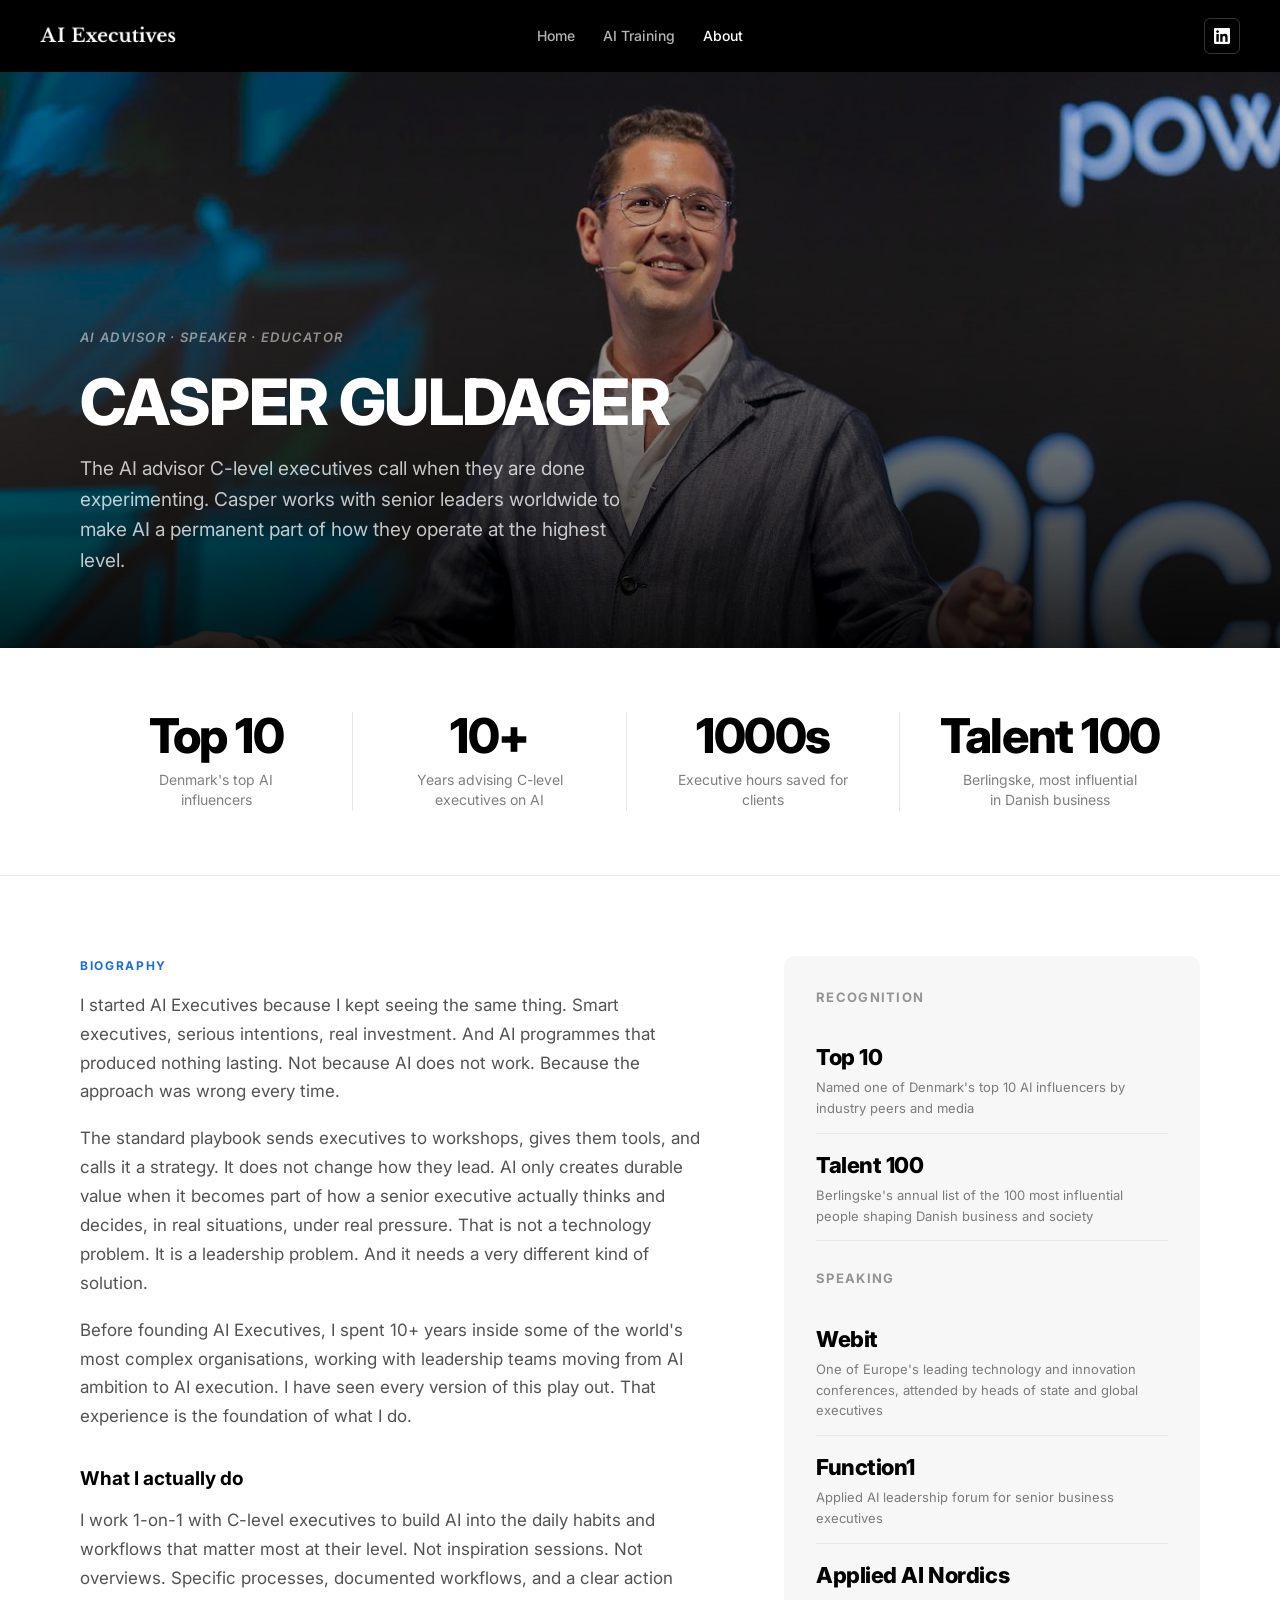
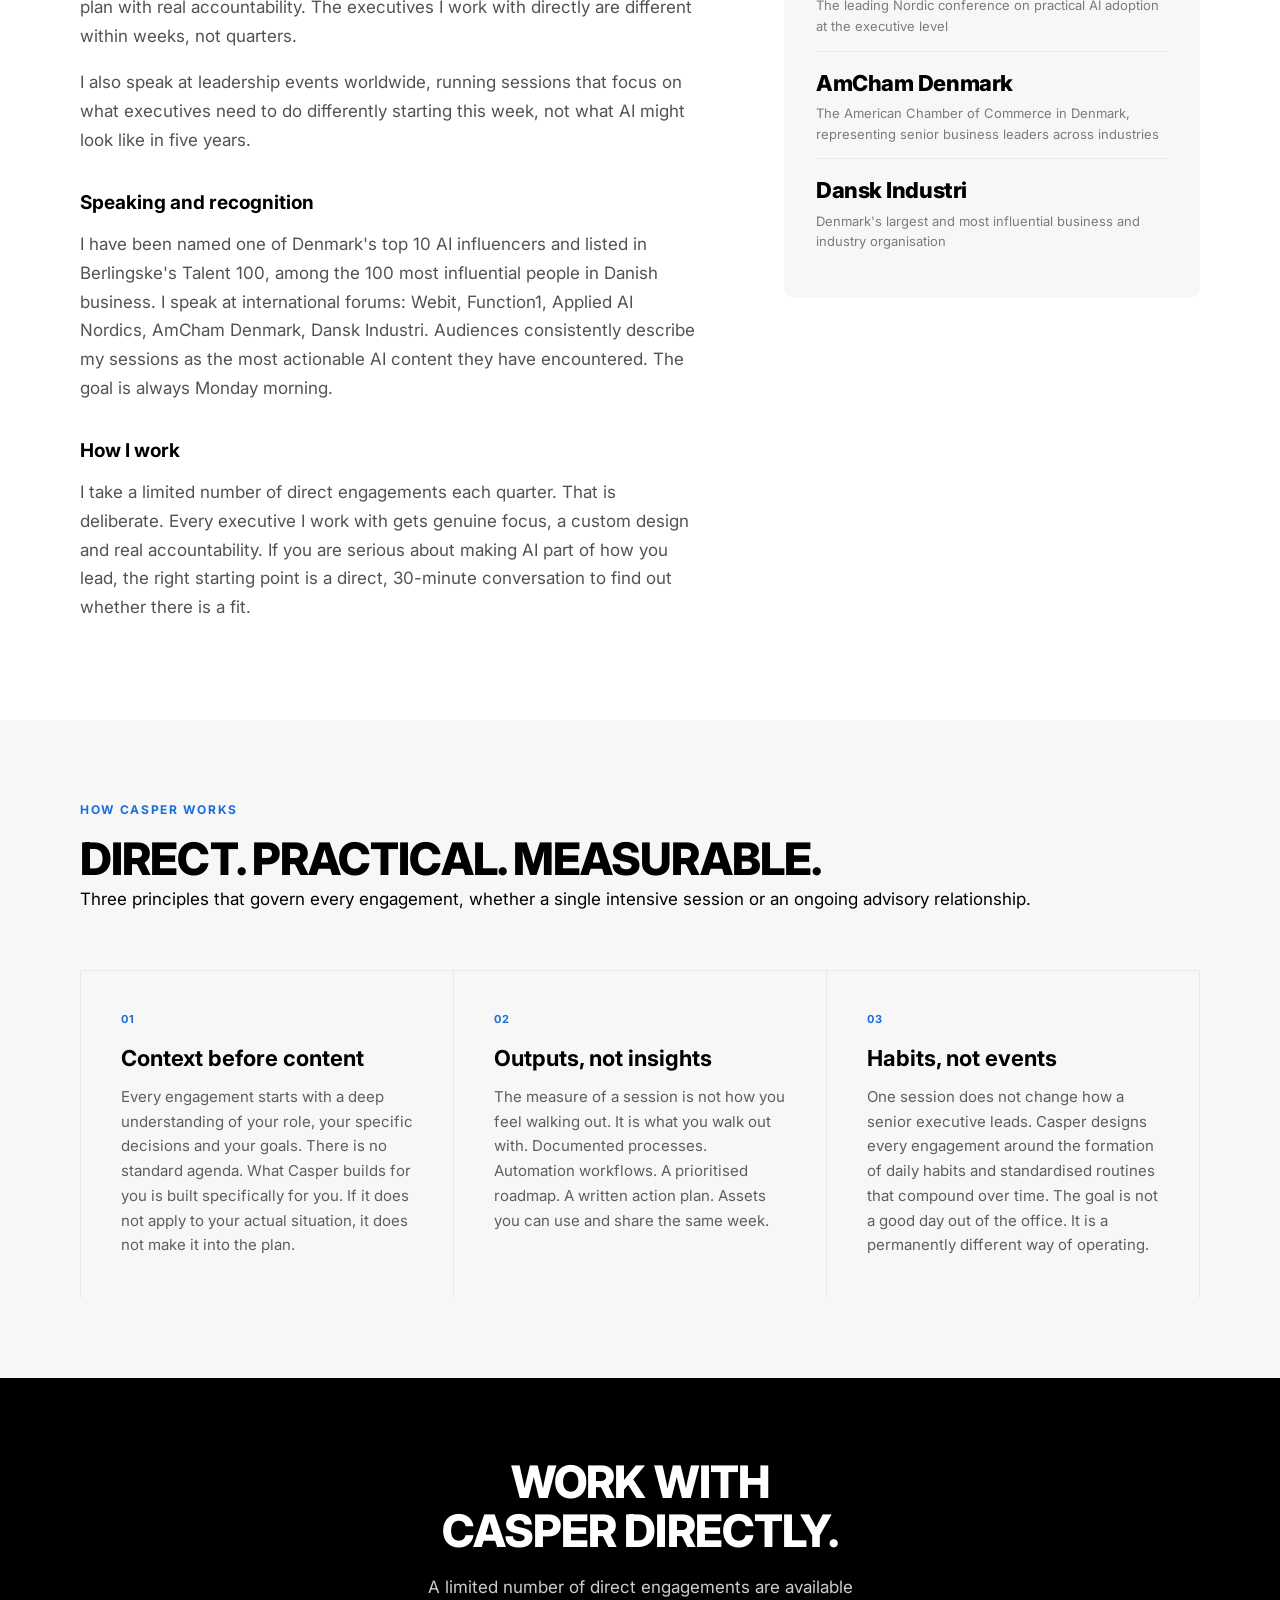
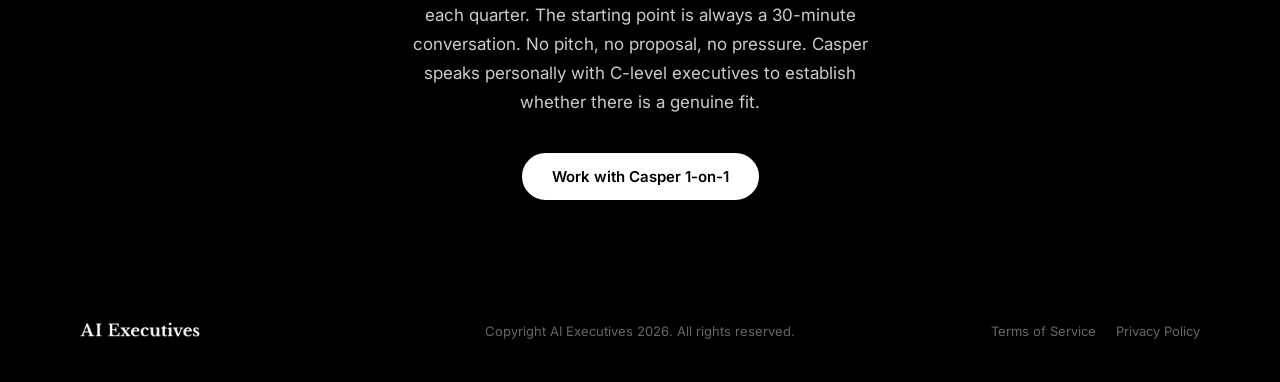
==== commit aa1f5b54: "Complete website for launch — AI Executives - Removed course, thank-you and discovery-call pages - U" ====
--- a/about.html
+++ b/about.html
@@ -3,12 +3,41 @@
 <head>
   <meta charset="UTF-8">
   <meta name="viewport" content="width=device-width, initial-scale=1.0">
-  <title>About Casper Guldager | AI Executives</title>
-  <meta name="description" content="Casper Guldager is one of Denmark's leading AI advisors, speakers and educators. Learn about his background, credentials and approach to AI leadership.">
+  <title>Casper Guldager | AI Executives</title>
+  <meta name="description" content="Casper Guldager is the AI advisor C-level executives turn to when AI has to actually change how they lead. Speaker, educator, and trusted thought partner to senior executives worldwide.">
+  <link rel="canonical" href="https://aiexecutives.dk/about.html">
+  <meta name="robots" content="index, follow">
+  <meta property="og:type" content="profile">
+  <meta property="og:url" content="https://aiexecutives.dk/about.html">
+  <meta property="og:site_name" content="AI Executives">
+  <meta property="og:locale" content="en_GB">
+  <meta property="og:title" content="Casper Guldager | AI Executives">
+  <meta property="og:description" content="Casper Guldager is the AI advisor C-level executives turn to when AI has to actually change how they lead. Speaker, educator, and trusted thought partner to senior executives worldwide.">
+  <meta property="og:image" content="https://aiexecutives.dk/images/casper-portrait.jpg">
+  <meta name="twitter:card" content="summary_large_image">
+  <meta name="twitter:title" content="Casper Guldager | AI Executives">
+  <meta name="twitter:description" content="Casper Guldager is the AI advisor C-level executives turn to when AI has to actually change how they lead.">
+  <meta name="twitter:image" content="https://aiexecutives.dk/images/casper-portrait.jpg">
+  <link rel="icon" type="image/png" href="favicon.png">
   <link rel="preconnect" href="https://fonts.googleapis.com">
   <link rel="preconnect" href="https://fonts.gstatic.com" crossorigin>
   <link href="https://fonts.googleapis.com/css2?family=Inter:ital,wght@0,400;0,500;0,600;0,700;0,800;1,400&display=swap" rel="stylesheet">
   <link rel="stylesheet" href="css/style.css">
+  <script type="application/ld+json">
+  {
+    "@context": "https://schema.org",
+    "@type": "Person",
+    "@id": "https://aiexecutives.dk/#casper",
+    "name": "Casper Guldager",
+    "jobTitle": "AI Advisor",
+    "url": "https://aiexecutives.dk/about.html",
+    "image": "https://aiexecutives.dk/images/casper-portrait.jpg",
+    "sameAs": ["https://www.linkedin.com/in/casperguldager"],
+    "description": "AI advisor helping C-level executives integrate AI into strategy, decision-making and daily executive workflows.",
+    "knowsAbout": ["Artificial Intelligence", "Executive Leadership", "AI Strategy", "Digital Transformation"],
+    "award": ["Named one of Denmark's top 10 AI influencers", "Berlingske Talent 100"]
+  }
+  </script>
 </head>
 <body>
 
@@ -19,12 +48,10 @@
     </a>
     <ul class="nav__links">
       <li><a href="index.html">Home</a></li>
-      <li><a href="course.html">Course</a></li>
       <li><a href="ai-training.html">AI Training</a></li>
       <li><a href="about.html" class="active">About</a></li>
     </ul>
     <div class="nav__right">
-      <a href="course.html" class="btn btn--white btn--nav">Explore the course</a>
       <a href="https://linkedin.com/in/casperguldager" class="nav__linkedin" target="_blank" rel="noopener" aria-label="Casper Guldager on LinkedIn">
         <svg viewBox="0 0 24 24" xmlns="http://www.w3.org/2000/svg">
           <path d="M20.447 20.452h-3.554v-5.569c0-1.328-.027-3.037-1.852-3.037-1.853 0-2.136 1.445-2.136 2.939v5.667H9.351V9h3.414v1.561h.046c.477-.9 1.637-1.85 3.37-1.85 3.601 0 4.267 2.37 4.267 5.455v6.286zM5.337 7.433c-1.144 0-2.063-.926-2.063-2.065 0-1.138.92-2.063 2.063-2.063 1.14 0 2.064.925 2.064 2.063 0 1.139-.925 2.065-2.064 2.065zm1.782 13.019H3.555V9h3.564v11.452zM22.225 0H1.771C.792 0 0 .774 0 1.729v20.542C0 23.227.792 24 1.771 24h20.451C23.2 24 24 23.227 24 22.271V1.729C24 .774 23.2 0 22.222 0h.003z"/>
@@ -44,10 +71,8 @@
       </svg>
     </button>
     <a href="index.html">Home</a>
-    <a href="course.html">Course</a>
     <a href="ai-training.html">AI Training</a>
     <a href="about.html">About</a>
-    <a href="course.html" class="btn btn--white" style="margin-top:12px;">Explore the course</a>
   </div>
 
   <main>
@@ -57,63 +82,96 @@
       <div class="about-page-hero__bg"></div>
       <div class="about-page-hero__overlay"></div>
       <div class="about-page-hero__content">
+        <p class="hero__eyebrow" style="color:rgba(255,255,255,0.5);font-size:13px;font-weight:600;letter-spacing:0.1em;text-transform:uppercase;margin-bottom:20px;">AI Advisor · Speaker · Educator</p>
         <h1>CASPER GULDAGER</h1>
-        <p>AI advisor, international speaker and educator helping executives across Scandinavia and beyond integrate AI into how they actually lead.</p>
-      </div>
-    </section>
+        <p>The AI advisor C-level executives call when they are done experimenting. Casper works with senior leaders worldwide to make AI a permanent part of how they operate at the highest level.</p>
+      </div>
+    </section>
+
+    <!-- ===== STATS STRIP ===== -->
+    <div class="stats-strip">
+      <div class="container">
+        <div class="stats-strip__grid">
+          <div class="stat-block">
+            <div class="stat-block__value">Top 10</div>
+            <div class="stat-block__label">Denmark's top AI influencers</div>
+          </div>
+          <div class="stat-block">
+            <div class="stat-block__value">10+</div>
+            <div class="stat-block__label">Years advising C-level executives on AI</div>
+          </div>
+          <div class="stat-block">
+            <div class="stat-block__value">1000s</div>
+            <div class="stat-block__label">Executive hours saved for clients</div>
+          </div>
+          <div class="stat-block">
+            <div class="stat-block__value">Talent 100</div>
+            <div class="stat-block__label">Berlingske, most influential in Danish business</div>
+          </div>
+        </div>
+      </div>
+    </div>
 
     <!-- ===== BIO SECTION ===== -->
     <section class="section bio-section">
       <div class="container">
         <div class="bio-grid">
           <div class="bio-text">
-            <span class="section-label">Full biography</span>
-
-            <p>I founded AI Executives out of a simple observation: most organisations approach AI backwards. They start with tools, buy subscriptions, run a few workshops, and then wonder why nothing changes. The value never materialises. The habits never form. The board keeps asking the same question.</p>
-
-            <p>My work starts from a different premise. AI creates business value when it becomes part of how leaders think, decide and operate — every day, in real situations, with real stakes. That is not a technology problem. It is a leadership problem. And it requires a different kind of solution.</p>
-
-            <p>Before founding AI Executives, I spent years working inside and alongside Scandinavia's largest and most complex organisations, helping them move from AI curiosity to AI execution. I have seen what works at scale and, more usefully, what consistently fails. That experience is the foundation of everything I teach.</p>
+            <span class="section-label">Biography</span>
+
+            <p>I started AI Executives because I kept seeing the same thing. Smart executives, serious intentions, real investment. And AI programmes that produced nothing lasting. Not because AI does not work. Because the approach was wrong every time.</p>
+
+            <p>The standard playbook sends executives to workshops, gives them tools, and calls it a strategy. It does not change how they lead. AI only creates durable value when it becomes part of how a senior executive actually thinks and decides, in real situations, under real pressure. That is not a technology problem. It is a leadership problem. And it needs a very different kind of solution.</p>
+
+            <p>Before founding AI Executives, I spent 10+ years inside some of the world's most complex organisations, working with leadership teams moving from AI ambition to AI execution. I have seen every version of this play out. That experience is the foundation of what I do.</p>
 
             <h3>What I actually do</h3>
 
-            <p>I advise C-suite leaders on how to integrate AI into their decision-making and operational workflows. I design and deliver workshops for leadership teams that create tangible outputs — standardised processes, automation flows, use case roadmaps — not just inspiration. And through the AI Executives Course, I have systematised what I have learned into a programme any executive can work through at their own pace.</p>
-
-            <p>My approach is direct and pragmatic. I do not sell transformation journeys or maturity frameworks. I help leaders build specific habits, standardise specific processes, and identify specific use cases where AI creates real, measurable ROI. Then I help them make it stick.</p>
-
-            <h3>Recognition and speaking</h3>
-
-            <p>I have been named one of Denmark's top 10 AI influencers and featured in Berlingske's Talent 100 — a list of the most influential people shaping Danish business and society. I speak regularly at international forums including Webit, Function1, Applied AI Nordics, AmCham Denmark and events hosted by Dansk Industri.</p>
-
-            <p>My talks are not keynotes about where AI is going. They are working sessions about what executives need to do differently starting now. Audiences consistently describe them as the most actionable AI content they have heard — because the goal is always Monday morning, not the distant future.</p>
+            <p>I work 1-on-1 with C-level executives to build AI into the daily habits and workflows that matter most at their level. Not inspiration sessions. Not overviews. Specific processes, documented workflows, and a clear action plan with real accountability. The executives I work with directly are different within weeks, not quarters.</p>
+
+            <p>I also speak at leadership events worldwide, running sessions that focus on what executives need to do differently starting this week, not what AI might look like in five years.</p>
+
+            <h3>Speaking and recognition</h3>
+
+            <p>I have been named one of Denmark's top 10 AI influencers and listed in Berlingske's Talent 100, among the 100 most influential people in Danish business. I speak at international forums: Webit, Function1, Applied AI Nordics, AmCham Denmark, Dansk Industri. Audiences consistently describe my sessions as the most actionable AI content they have encountered. The goal is always Monday morning.</p>
 
             <h3>How I work</h3>
 
-            <p>I take a small number of direct engagements per quarter to ensure every client gets the attention and customisation that creates real results. If you are serious about AI adoption in your organisation, I would like to have an honest conversation about whether there is a fit. No pressure. No sales process. Just a direct discussion about where you are and where you want to get to.</p>
+            <p>I take a limited number of direct engagements each quarter. That is deliberate. Every executive I work with gets genuine focus, a custom design and real accountability. If you are serious about making AI part of how you lead, the right starting point is a direct, 30-minute conversation to find out whether there is a fit.</p>
+
           </div>
 
           <div>
             <div class="bio-sidebar-card">
-              <h4>At a glance</h4>
+              <h4>Recognition</h4>
               <div class="bio-stat">
                 <div class="bio-stat__value">Top 10</div>
-                <div class="bio-stat__label">Denmark's top AI influencers</div>
-              </div>
-              <div class="bio-stat">
-                <div class="bio-stat__value">6+</div>
-                <div class="bio-stat__label">International stages</div>
+                <div class="bio-stat__label">Named one of Denmark's top 10 AI influencers by industry peers and media</div>
               </div>
               <div class="bio-stat">
                 <div class="bio-stat__value">Talent 100</div>
-                <div class="bio-stat__label">Berlingske recognition</div>
-              </div>
-              <div class="bio-stat">
-                <div class="bio-stat__value">1000s</div>
-                <div class="bio-stat__label">Employee hours saved for clients</div>
-              </div>
-              <div class="bio-stat">
-                <div class="bio-stat__value">Denmark</div>
-                <div class="bio-stat__label">Based in Copenhagen</div>
+                <div class="bio-stat__label">Berlingske's annual list of the 100 most influential people shaping Danish business and society</div>
+              </div>
+              <h4 style="margin-top:28px;">Speaking</h4>
+              <div class="bio-stat">
+                <div class="bio-stat__value">Webit</div>
+                <div class="bio-stat__label">One of Europe's leading technology and innovation conferences, attended by heads of state and global executives</div>
+              </div>
+              <div class="bio-stat">
+                <div class="bio-stat__value">Function1</div>
+                <div class="bio-stat__label">Applied AI leadership forum for senior business executives</div>
+              </div>
+              <div class="bio-stat">
+                <div class="bio-stat__value">Applied AI Nordics</div>
+                <div class="bio-stat__label">The leading Nordic conference on practical AI adoption at the executive level</div>
+              </div>
+              <div class="bio-stat">
+                <div class="bio-stat__value">AmCham Denmark</div>
+                <div class="bio-stat__label">The American Chamber of Commerce in Denmark, representing senior business leaders across industries</div>
+              </div>
+              <div class="bio-stat">
+                <div class="bio-stat__value">Dansk Industri</div>
+                <div class="bio-stat__label">Denmark's largest and most influential business and industry organisation</div>
               </div>
             </div>
           </div>
@@ -121,93 +179,27 @@
       </div>
     </section>
 
-    <!-- ===== CREDENTIALS ===== -->
-    <section class="section credentials-section">
-      <div class="container">
-        <span class="section-label">Credentials</span>
-        <h2>RECOGNISED. TESTED. TRUSTED.</h2>
-        <div class="credentials-grid">
-          <div class="credential-card">
-            <div class="credential-card__num">Top 10</div>
-            <h4>Denmark's Top AI Influencers</h4>
-            <p>Named among the most influential voices shaping AI adoption in Danish business.</p>
-          </div>
-          <div class="credential-card">
-            <div class="credential-card__num">Talent 100</div>
-            <h4>Berlingske Talent 100</h4>
-            <p>Featured in Berlingske's annual list of the 100 most influential people in Danish business and society.</p>
-          </div>
-          <div class="credential-card">
-            <div class="credential-card__num">Webit</div>
-            <h4>International Speaker</h4>
-            <p>Keynote speaker at Webit — one of Europe's leading technology and innovation conferences.</p>
-          </div>
-          <div class="credential-card">
-            <div class="credential-card__num">Function1</div>
-            <h4>Applied AI Speaker</h4>
-            <p>Featured speaker at Function1 and Applied AI Nordics, focusing on practical executive AI adoption.</p>
-          </div>
-          <div class="credential-card">
-            <div class="credential-card__num">AmCham</div>
-            <h4>AmCham Denmark</h4>
-            <p>Trusted speaker and advisor to the American Chamber of Commerce in Denmark on AI leadership.</p>
-          </div>
-          <div class="credential-card">
-            <div class="credential-card__num">DI</div>
-            <h4>Dansk Industri</h4>
-            <p>Speaker and contributor to Denmark's largest business and industry organisation on AI strategy.</p>
-          </div>
-        </div>
-      </div>
-    </section>
-
-    <!-- ===== PRESS MENTIONS ===== -->
-    <section class="section press-section">
-      <div class="container">
-        <span class="section-label">Press and media</span>
-        <h2>AS SEEN IN AND FEATURED AT</h2>
-        <div class="press-grid">
-          <div class="press-item">
-            <div class="press-item__icon"></div>
-            <div class="press-item__text">
-              <h4>Berlingske</h4>
-              <p>Talent 100 — most influential in Danish business</p>
-            </div>
-          </div>
-          <div class="press-item">
-            <div class="press-item__icon"></div>
-            <div class="press-item__text">
-              <h4>Dansk Industri</h4>
-              <p>Speaker and AI strategy contributor</p>
-            </div>
-          </div>
-          <div class="press-item">
-            <div class="press-item__icon"></div>
-            <div class="press-item__text">
-              <h4>AmCham</h4>
-              <p>American Chamber of Commerce Denmark</p>
-            </div>
-          </div>
-          <div class="press-item">
-            <div class="press-item__icon"></div>
-            <div class="press-item__text">
-              <h4>Webit</h4>
-              <p>International keynote speaker</p>
-            </div>
-          </div>
-          <div class="press-item">
-            <div class="press-item__icon"></div>
-            <div class="press-item__text">
-              <h4>Function1</h4>
-              <p>Applied AI for executives</p>
-            </div>
-          </div>
-          <div class="press-item">
-            <div class="press-item__icon"></div>
-            <div class="press-item__text">
-              <h4>Applied AI Nordics</h4>
-              <p>Nordic AI leadership conference</p>
-            </div>
+    <!-- ===== APPROACH SECTION ===== -->
+    <section class="section approach-section">
+      <div class="container">
+        <span class="section-label">How Casper works</span>
+        <h2>DIRECT. PRACTICAL. MEASURABLE.</h2>
+        <p>Three principles that govern every engagement, whether a single intensive session or an ongoing advisory relationship.</p>
+        <div class="approach-grid">
+          <div class="approach-item">
+            <div class="approach-item__num">01</div>
+            <h3>Context before content</h3>
+            <p>Every engagement starts with a deep understanding of your role, your specific decisions and your goals. There is no standard agenda. What Casper builds for you is built specifically for you. If it does not apply to your actual situation, it does not make it into the plan.</p>
+          </div>
+          <div class="approach-item">
+            <div class="approach-item__num">02</div>
+            <h3>Outputs, not insights</h3>
+            <p>The measure of a session is not how you feel walking out. It is what you walk out with. Documented processes. Automation workflows. A prioritised roadmap. A written action plan. Assets you can use and share the same week.</p>
+          </div>
+          <div class="approach-item">
+            <div class="approach-item__num">03</div>
+            <h3>Habits, not events</h3>
+            <p>One session does not change how a senior executive leads. Casper designs every engagement around the formation of daily habits and standardised routines that compound over time. The goal is not a good day out of the office. It is a permanently different way of operating.</p>
           </div>
         </div>
       </div>
@@ -217,8 +209,8 @@
     <section class="section about-cta">
       <div class="container">
         <h2>WORK WITH CASPER DIRECTLY.</h2>
-        <p>Book a no-obligation discovery call to discuss your organisation, your goals and how Casper can help.</p>
-        <a href="discovery-call.html" class="btn btn--white">Book a discovery call</a>
+        <p>A limited number of direct engagements are available each quarter. The starting point is always a 30-minute conversation. No pitch, no proposal, no pressure. Casper speaks personally with C-level executives to establish whether there is a genuine fit.</p>
+        <a href="ai-training.html" class="btn btn--white">Work with Casper 1-on-1</a>
       </div>
     </section>
 
@@ -232,8 +224,8 @@
       </a>
       <p class="footer__copy">Copyright AI Executives 2026. All rights reserved.</p>
       <nav class="footer__links">
-        <a href="terms.html">Terms</a>
-        <a href="privacy.html">Privacy</a>
+        <a href="terms.html">Terms of Service</a>
+        <a href="privacy.html">Privacy Policy</a>
       </nav>
     </div>
   </footer>
--- a/css/style.css
+++ b/css/style.css
@@ -53,6 +53,7 @@
   font-weight: 800;
   letter-spacing: -0.025em;
   line-height: 1.08;
+  text-wrap: balance;
 }
 
 h2 {
@@ -60,18 +61,21 @@
   font-weight: 800;
   letter-spacing: -0.02em;
   line-height: 1.1;
+  text-wrap: balance;
 }
 
 h3 {
   font-size: clamp(18px, 2vw, 22px);
   font-weight: 700;
   line-height: 1.3;
+  text-wrap: balance;
 }
 
 h4 {
   font-size: 16px;
   font-weight: 700;
   line-height: 1.4;
+  text-wrap: balance;
 }
 
 p {
@@ -111,6 +115,7 @@
   z-index: 1000;
   width: 100%;
   transition: box-shadow 0.3s;
+  position: relative;
 }
 
 .nav--absolute {
@@ -134,6 +139,9 @@
   display: flex;
   gap: 28px;
   align-items: center;
+  position: absolute;
+  left: 50%;
+  transform: translateX(-50%);
 }
 
 .nav__links a {
@@ -202,9 +210,12 @@
 .nav__overlay {
   display: none;
   position: fixed;
-  inset: 0;
+  top: var(--nav-height);
+  left: 0;
+  right: 0;
+  bottom: 0;
   background: var(--black);
-  z-index: 1001;
+  z-index: 999;
   flex-direction: column;
   align-items: center;
   justify-content: center;
@@ -263,14 +274,14 @@
 }
 
 .btn--blue {
-  background: var(--blue);
+  background: var(--black);
   color: var(--white);
-  border-color: var(--blue);
+  border-color: var(--black);
 }
 
 .btn--blue:hover {
-  background: #1558b8;
-  border-color: #1558b8;
+  background: #222222;
+  border-color: #222222;
 }
 
 .btn--white {
@@ -316,10 +327,6 @@
   border-color: #1a1a1a;
 }
 
-.btn--nav {
-  padding: 10px 20px;
-  font-size: 13px;
-}
 
 /* ===== FOOTER ===== */
 .footer {
@@ -335,6 +342,7 @@
   margin: 0 auto;
   padding: 0 40px;
   gap: 24px;
+  position: relative;
 }
 
 .footer__logo img {
@@ -343,8 +351,12 @@
 }
 
 .footer__copy {
+  position: absolute;
+  left: 50%;
+  transform: translateX(-50%);
   color: rgba(255, 255, 255, 0.4);
   font-size: 13px;
+  white-space: nowrap;
 }
 
 .footer__links {
@@ -373,14 +385,16 @@
   display: flex;
   align-items: center;
   overflow: hidden;
+  padding-top: 80px;
 }
 
 .hero__bg {
   position: absolute;
   inset: 0;
-  background-image: url('../images/casper-stage.jpg');
+  top: var(--nav-height);
+  background-image: url('../images/casper-home.jpg');
   background-size: cover;
-  background-position: 78% 15%;
+  background-position: 78% 8%;
   z-index: 0;
 }
 
@@ -392,12 +406,15 @@
   z-index: 1;
 }
 
+.hero > .container {
+  width: 100%;
+}
+
 .hero__content {
   position: relative;
   z-index: 2;
   max-width: 660px;
-  padding: 100px 40px 80px;
-  margin-left: max(40px, calc((100vw - 1200px) / 2 + 40px));
+  padding: 140px 0 80px;
 }
 
 .hero__eyebrow {
@@ -534,25 +551,37 @@
 
 /* Statement band */
 .statement-band {
-  background: var(--black);
-  padding: 100px 0;
+  background: var(--white);
+  padding: 140px 0;
   text-align: center;
+  border-top: 1px solid var(--border-grey);
+  border-bottom: 1px solid var(--border-grey);
 }
 
 .statement-band .container {
-  max-width: 900px;
+  max-width: 1200px;
 }
 
 .statement-band h2 {
-  color: var(--white);
+  color: var(--black);
   margin-bottom: 24px;
+  text-wrap: unset;
+  font-size: clamp(22px, 2.6vw, 40px);
+}
+
+.statement-band h2 span {
+  display: block;
 }
 
 .statement-band p {
-  color: rgba(255, 255, 255, 0.6);
+  color: rgba(0, 0, 0, 0.5);
   font-size: 18px;
-  max-width: 580px;
-  margin: 0 auto;
+  max-width: 640px;
+  margin: 0 auto 20px;
+}
+
+.statement-band p:last-child {
+  margin-bottom: 0;
 }
 
 /* About section (home) */
@@ -563,8 +592,27 @@
 .about-grid {
   display: grid;
   grid-template-columns: 1fr 1fr;
-  gap: 80px;
-  align-items: center;
+  grid-template-rows: auto auto;
+  gap: 0 80px;
+  align-items: start;
+}
+
+.about-text {
+  grid-column: 1;
+  grid-row: 1;
+}
+
+.about-image-wrap {
+  grid-column: 2;
+  grid-row: 1 / 3;
+  align-self: stretch;
+}
+
+.about-btn-wrap {
+  grid-column: 1;
+  grid-row: 2;
+  align-self: start;
+  padding-top: 28px;
 }
 
 .about-text .section-label {
@@ -581,7 +629,7 @@
 }
 
 .about-bullets {
-  margin: 28px 0 36px;
+  margin: 28px 0 0;
   display: flex;
   flex-direction: column;
   gap: 13px;
@@ -597,21 +645,21 @@
 }
 
 .about-bullets li::before {
-  content: '';
+  content: '→';
+  color: var(--blue);
+  font-weight: 700;
+  flex-shrink: 0;
+}
+
+.about-photo {
+  height: 100%;
+  min-height: 500px;
+  width: 85%;
+  object-fit: cover;
+  object-position: center top;
+  border-radius: 4px;
   display: block;
-  width: 7px;
-  height: 7px;
-  border-radius: 50%;
-  background: var(--blue);
-  margin-top: 6px;
-  flex-shrink: 0;
-}
-
-.about-photo {
-  height: 400px;
-  width: 100%;
-  object-fit: cover;
-  border-radius: 4px;
+  margin-left: auto;
 }
 
 /* Two ways section */
@@ -649,7 +697,7 @@
 }
 
 .way-card--featured {
-  border-color: var(--blue);
+  border-color: var(--border-grey);
 }
 
 .way-card__badge {
@@ -661,7 +709,7 @@
 }
 
 .way-card__badge--blue {
-  background: var(--blue);
+  background: var(--black);
   color: var(--white);
 }
 
@@ -673,8 +721,9 @@
 
 .way-card__img {
   width: 100%;
-  height: 210px;
+  height: 340px;
   object-fit: cover;
+  object-position: center 20%;
 }
 
 .way-card__body {
@@ -798,7 +847,7 @@
   width: 42px;
   height: 42px;
   border-radius: 50%;
-  background: var(--blue);
+  background: var(--black);
   display: flex;
   align-items: center;
   justify-content: center;
@@ -1148,7 +1197,7 @@
   display: grid;
   grid-template-columns: 1fr 1fr;
   gap: 80px;
-  align-items: center;
+  align-items: stretch;
 }
 
 .who-for-text .section-label {
@@ -1190,8 +1239,9 @@
 .who-for-visual {
   background: var(--border-grey);
   border-radius: 8px;
-  height: 380px;
+  height: 80%;
   overflow: hidden;
+  align-self: center;
 }
 
 .who-for-visual img {
@@ -1231,10 +1281,13 @@
 
 .about-page-hero__bg {
   position: absolute;
-  inset: 0;
+  top: var(--nav-height);
+  left: 0;
+  right: 0;
+  bottom: 0;
   background-image: url('../images/casper-stage.jpg');
   background-size: cover;
-  background-position: center 20%;
+  background-position: center 15%;
   z-index: 0;
 }
 
@@ -1320,7 +1373,7 @@
   font-size: 22px;
   font-weight: 800;
   letter-spacing: -0.02em;
-  color: var(--blue);
+  color: var(--black);
 }
 
 .bio-stat__label {
@@ -1410,7 +1463,7 @@
 }
 
 .about-cta {
-  background: var(--blue);
+  background: var(--black);
   text-align: center;
 }
 
@@ -1508,16 +1561,24 @@
 
 .calendar-section {
   background: var(--grey-light);
+  text-align: center;
+}
+
+.calendar-section .section-label {
+  display: block;
 }
 
 .calendar-section h2 {
-  margin-bottom: 12px;
+  margin-bottom: 16px;
 }
 
 .calendar-section > .container > p {
   color: rgba(0, 0, 0, 0.58);
   margin-bottom: 40px;
   font-size: 16px;
+  max-width: 520px;
+  margin-left: auto;
+  margin-right: auto;
 }
 
 /* ============================================================
@@ -1541,7 +1602,7 @@
   width: 68px;
   height: 68px;
   border-radius: 50%;
-  background: var(--blue);
+  background: var(--black);
   color: var(--white);
   display: flex;
   align-items: center;
@@ -1610,10 +1671,336 @@
 }
 
 /* ============================================================
+   CREDENTIAL STRIP
+   ============================================================ */
+.credential-strip {
+  background: var(--white);
+  border-top: 1px solid var(--border-grey);
+  border-bottom: 1px solid var(--border-grey);
+  padding: 22px 0;
+}
+
+.credential-strip__inner {
+  max-width: 1100px;
+  margin: 0 auto;
+  padding: 0 40px;
+  display: flex;
+  align-items: center;
+  gap: 36px;
+}
+
+.credential-strip__label {
+  font-size: 11px;
+  font-weight: 600;
+  letter-spacing: 0.1em;
+  text-transform: uppercase;
+  color: rgba(0,0,0,0.32);
+  white-space: nowrap;
+  flex-shrink: 0;
+}
+
+.credential-strip__names {
+  display: flex;
+  align-items: center;
+  flex-wrap: wrap;
+}
+
+.credential-strip__names span {
+  font-size: 13px;
+  font-weight: 600;
+  color: rgba(0,0,0,0.42);
+  padding: 4px 22px;
+  border-right: 1px solid var(--border-grey);
+  white-space: nowrap;
+}
+
+.credential-strip__names span:first-child {
+  padding-left: 0;
+}
+
+.credential-strip__names span:last-child {
+  border-right: none;
+}
+
+/* ============================================================
+   SERVICES SECTION (home)
+   ============================================================ */
+.services-section {
+  border-top: 1px solid var(--border-grey);
+  border-bottom: 1px solid var(--border-grey);
+}
+
+.services-grid {
+  display: grid;
+  grid-template-columns: repeat(2, 1fr);
+}
+
+.services-grid--single {
+  grid-template-columns: 1fr;
+  max-width: 560px;
+  margin: 0 auto;
+}
+
+.services-grid--single .service-item {
+  border-right: none;
+  border-top: 1px solid var(--border-grey);
+  padding: 40px 0;
+  text-align: center;
+  align-items: center;
+}
+
+.service-item {
+  padding: 52px 40px 52px 0;
+  border-right: 1px solid var(--border-grey);
+  display: flex;
+  flex-direction: column;
+  gap: 14px;
+}
+
+.service-item:last-child {
+  border-right: none;
+  padding-left: 40px;
+}
+
+.service-item__tag {
+  font-size: 11px;
+  font-weight: 600;
+  letter-spacing: 0.1em;
+  text-transform: uppercase;
+  color: var(--blue);
+}
+
+.service-item h3 {
+  font-size: 18px;
+  font-weight: 700;
+  line-height: 1.25;
+}
+
+.service-item p {
+  font-size: 14px;
+  color: rgba(0,0,0,0.58);
+  line-height: 1.65;
+  flex: 1;
+}
+
+.service-item__link {
+  font-size: 13px;
+  font-weight: 700;
+  color: var(--black);
+  letter-spacing: 0.02em;
+  display: inline-flex;
+  align-items: center;
+  gap: 6px;
+  padding-bottom: 2px;
+  border-bottom: 1.5px solid var(--black);
+  width: fit-content;
+  transition: color 0.18s, border-color 0.18s;
+}
+
+.service-item__link:hover {
+  color: var(--blue);
+  border-color: var(--blue);
+}
+
+/* ============================================================
+   INSIGHT BAND
+   ============================================================ */
+.insight-band {
+  background: #0d0d0d;
+  padding: 100px 0;
+}
+
+.insight-band__inner {
+  display: grid;
+  grid-template-columns: 1fr 1fr;
+  gap: 80px;
+  align-items: center;
+}
+
+.insight-band__left .section-label {
+  color: rgba(255,255,255,0.35);
+  margin-bottom: 20px;
+  display: block;
+}
+
+.insight-band__left h2 {
+  color: var(--white);
+}
+
+.insight-band__right p {
+  color: rgba(255,255,255,0.62);
+  font-size: 17px;
+  line-height: 1.75;
+  margin-bottom: 20px;
+}
+
+.insight-band__right p:last-child {
+  margin-bottom: 0;
+}
+
+/* ============================================================
+   STATS STRIP (about page)
+   ============================================================ */
+.stats-strip {
+  background: var(--white);
+  border-bottom: 1px solid var(--border-grey);
+  padding: 64px 0;
+}
+
+.stats-strip__grid {
+  display: grid;
+  grid-template-columns: repeat(4, 1fr);
+  text-align: center;
+}
+
+.stat-block {
+  padding: 0 40px;
+  border-right: 1px solid var(--border-grey);
+}
+
+.stat-block:last-child {
+  border-right: none;
+}
+
+.stat-block__value {
+  font-size: clamp(30px, 3.8vw, 48px);
+  font-weight: 800;
+  letter-spacing: -0.03em;
+  line-height: 1;
+  margin-bottom: 10px;
+  white-space: nowrap;
+}
+
+.stat-block__label {
+  font-size: 14px;
+  color: rgba(0,0,0,0.5);
+  line-height: 1.45;
+  max-width: 180px;
+  margin: 0 auto;
+}
+
+/* ============================================================
+   APPROACH SECTION (about page)
+   ============================================================ */
+.approach-section {
+  background: var(--grey-light);
+}
+
+.approach-grid {
+  display: grid;
+  grid-template-columns: repeat(3, 1fr);
+  gap: 0;
+  border-left: 1px solid var(--border-grey);
+  margin-top: 56px;
+}
+
+.approach-item {
+  padding: 40px 40px;
+  border-right: 1px solid var(--border-grey);
+  border-top: 1px solid var(--border-grey);
+}
+
+.approach-item__num {
+  font-size: 11px;
+  font-weight: 700;
+  letter-spacing: 0.12em;
+  color: var(--blue);
+  text-transform: uppercase;
+  margin-bottom: 16px;
+}
+
+.approach-item h3 {
+  margin-bottom: 12px;
+}
+
+.approach-item p {
+  font-size: 15px;
+  color: rgba(0,0,0,0.62);
+  line-height: 1.65;
+}
+
+/* ============================================================
+   COURSE OUTCOMES STRIP
+   ============================================================ */
+.course-outcomes-strip {
+  background: var(--grey-light);
+  border-bottom: 1px solid var(--border-grey);
+  padding: 48px 0;
+}
+
+.course-outcomes-strip__grid {
+  display: grid;
+  grid-template-columns: repeat(3, 1fr);
+  gap: 0;
+  text-align: center;
+}
+
+.course-outcome {
+  padding: 0 40px;
+  border-right: 1px solid var(--border-grey);
+}
+
+.course-outcome:last-child {
+  border-right: none;
+}
+
+.course-outcome__value {
+  font-size: 36px;
+  font-weight: 800;
+  letter-spacing: -0.03em;
+  margin-bottom: 8px;
+}
+
+.course-outcome__label {
+  font-size: 14px;
+  color: rgba(0,0,0,0.55);
+}
+
+/* ============================================================
+   TRAINING PRINCIPLES
+   ============================================================ */
+.training-principles {
+  background: var(--white);
+}
+
+.training-principles__grid {
+  display: grid;
+  grid-template-columns: repeat(3, 1fr);
+  gap: 0;
+  border-left: 1px solid var(--border-grey);
+  border-top: 1px solid var(--border-grey);
+  margin-top: 56px;
+}
+
+.training-principle {
+  padding: 40px;
+  border-right: 1px solid var(--border-grey);
+  border-bottom: 1px solid var(--border-grey);
+}
+
+.training-principle__num {
+  font-size: 11px;
+  font-weight: 700;
+  letter-spacing: 0.12em;
+  color: var(--blue);
+  text-transform: uppercase;
+  margin-bottom: 16px;
+}
+
+.training-principle h3 {
+  margin-bottom: 12px;
+}
+
+.training-principle p {
+  font-size: 15px;
+  color: rgba(0,0,0,0.62);
+  line-height: 1.65;
+}
+
+/* ============================================================
    RESPONSIVE — MOBILE NAV (≤768px)
    ============================================================ */
 @media (max-width: 768px) {
-  .btn--nav,
   .nav__linkedin {
     display: none;
   }
@@ -1633,12 +2020,29 @@
 
   /* Stack grids */
   .about-grid {
-    grid-template-columns: 1fr;
-    gap: 40px;
+    display: flex;
+    flex-direction: column;
+    gap: 32px;
+  }
+
+  .about-text  { order: 1; }
+  .about-image-wrap { order: 2; }
+  .about-btn-wrap   { order: 3; }
+
+  .about-bullets {
+    margin-bottom: 0;
   }
 
   .about-photo {
-    order: -1;
+    height: 480px;
+    min-height: unset;
+    width: 100%;
+    margin-left: 0;
+  }
+
+  /* Fix hero bg on tablet — re-centre Casper's figure */
+  .hero__bg {
+    background-position: 55% 8%;
   }
 
   .ways-grid {
@@ -1705,6 +2109,72 @@
 
   .footer__links {
     justify-content: center;
+  }
+
+  /* New components — tablet */
+  .services-grid {
+    grid-template-columns: 1fr 1fr;
+  }
+
+  .service-item:nth-child(2) {
+    border-right: none;
+  }
+
+  .service-item:nth-child(3) {
+    border-right: 1px solid var(--border-grey);
+    border-top: 1px solid var(--border-grey);
+  }
+
+  .service-item:nth-child(4) {
+    border-top: 1px solid var(--border-grey);
+    border-right: none;
+  }
+
+  .insight-band__inner {
+    grid-template-columns: 1fr;
+    gap: 40px;
+  }
+
+  .stats-strip__grid {
+    grid-template-columns: 1fr 1fr;
+    gap: 40px 0;
+  }
+
+  .stat-block:nth-child(2) {
+    border-right: none;
+  }
+
+  .stat-block:nth-child(3) {
+    border-right: 1px solid var(--border-grey);
+  }
+
+  .approach-grid {
+    grid-template-columns: 1fr;
+  }
+
+  .course-outcomes-strip__grid {
+    grid-template-columns: 1fr;
+    gap: 32px;
+    text-align: left;
+  }
+
+  .course-outcome {
+    border-right: none;
+    padding: 0;
+  }
+
+  .training-principles__grid {
+    grid-template-columns: 1fr;
+  }
+
+  .credential-strip__inner {
+    flex-direction: column;
+    gap: 16px;
+    align-items: flex-start;
+  }
+
+  .credential-strip__names {
+    gap: 0;
   }
 }
 
@@ -1732,9 +2202,18 @@
     font-size: 26px;
   }
 
+  .hero__bg {
+    background-position: 65% 10%;
+  }
+
+  .about-photo {
+    height: 360px;
+    width: 100%;
+    margin-left: 0;
+  }
+
   .hero__content {
-    padding: 110px 20px 60px;
-    margin-left: 0;
+    padding: 110px 0 60px;
   }
 
   .hero__sub {
@@ -1829,4 +2308,166 @@
   .legal-page {
     padding: 100px 0 60px;
   }
-}
+
+  /* New components — mobile */
+  .services-grid {
+    grid-template-columns: 1fr;
+  }
+
+  .service-item {
+    border-right: none;
+    border-bottom: 1px solid var(--border-grey);
+    padding: 36px 0;
+  }
+
+  .service-item:last-child {
+    border-bottom: none;
+    padding-left: 0;
+  }
+
+  .service-item:nth-child(3) {
+    border-right: none;
+    border-top: none;
+  }
+
+  .service-item:nth-child(4) {
+    border-top: none;
+    border-right: none;
+  }
+
+  .insight-band {
+    padding: 64px 0;
+  }
+
+  .stats-strip {
+    padding: 48px 0;
+  }
+
+  .stats-strip__grid {
+    grid-template-columns: 1fr 1fr;
+    gap: 40px 0;
+  }
+
+  .stat-block:nth-child(3) {
+    border-right: none;
+  }
+
+  .stat-block {
+    padding: 0 20px;
+  }
+
+  .stat-block:first-child {
+    padding-left: 0;
+  }
+
+  .stat-block:nth-child(2) {
+    border-right: none;
+  }
+
+  .approach-item {
+    padding: 28px 20px;
+  }
+
+  .training-principle {
+    padding: 28px 20px;
+  }
+
+  .credential-strip__names span {
+    padding: 4px 14px;
+    font-size: 12px;
+  }
+}
+
+/* ============================================================
+   RESPONSIVE — TABLET ADDITIONS (≤900px)
+   ============================================================ */
+@media (max-width: 900px) {
+  .who-for-visual img {
+    max-height: 420px;
+    width: 100%;
+    object-fit: cover;
+    object-position: top;
+  }
+
+  .page-hero {
+    padding: 120px 0 64px;
+  }
+
+  .services-grid--single {
+    max-width: 100%;
+  }
+
+  .training-principles__grid {
+    grid-template-columns: 1fr;
+  }
+}
+
+/* ============================================================
+   RESPONSIVE — MOBILE ADDITIONS (≤600px)
+   ============================================================ */
+@media (max-width: 600px) {
+  /* Page hero CTA button */
+  .page-hero .btn {
+    width: 100%;
+    text-align: center;
+    justify-content: center;
+  }
+
+  /* Calendar / booking section CTA */
+  .calendar-section .btn {
+    width: 100%;
+    max-width: 360px;
+    justify-content: center;
+  }
+
+  /* Single service card on mobile */
+  .services-grid--single {
+    max-width: 100%;
+  }
+
+  .services-grid--single .service-item {
+    border-top: 1px solid var(--border-grey);
+    border-bottom: none;
+    text-align: center;
+    align-items: center;
+    padding: 36px 0;
+  }
+
+  /* Who-for image */
+  .who-for-visual img {
+    max-height: 280px;
+    width: 100%;
+    object-fit: cover;
+    object-position: top;
+  }
+
+  /* Bio section */
+  .bio-text h3 {
+    font-size: 18px;
+  }
+
+  /* About page hero */
+  .about-page-hero__content h1 {
+    font-size: 36px;
+  }
+
+  /* Discovery right box */
+  .discovery-right {
+    padding: 28px 24px;
+  }
+
+  /* Module row */
+  .module-row {
+    gap: 16px;
+  }
+
+  /* Approach item */
+  .approach-item {
+    padding: 28px 0;
+  }
+
+  /* Statement band heading */
+  .statement-band h2 {
+    font-size: clamp(22px, 5vw, 32px);
+  }
+}
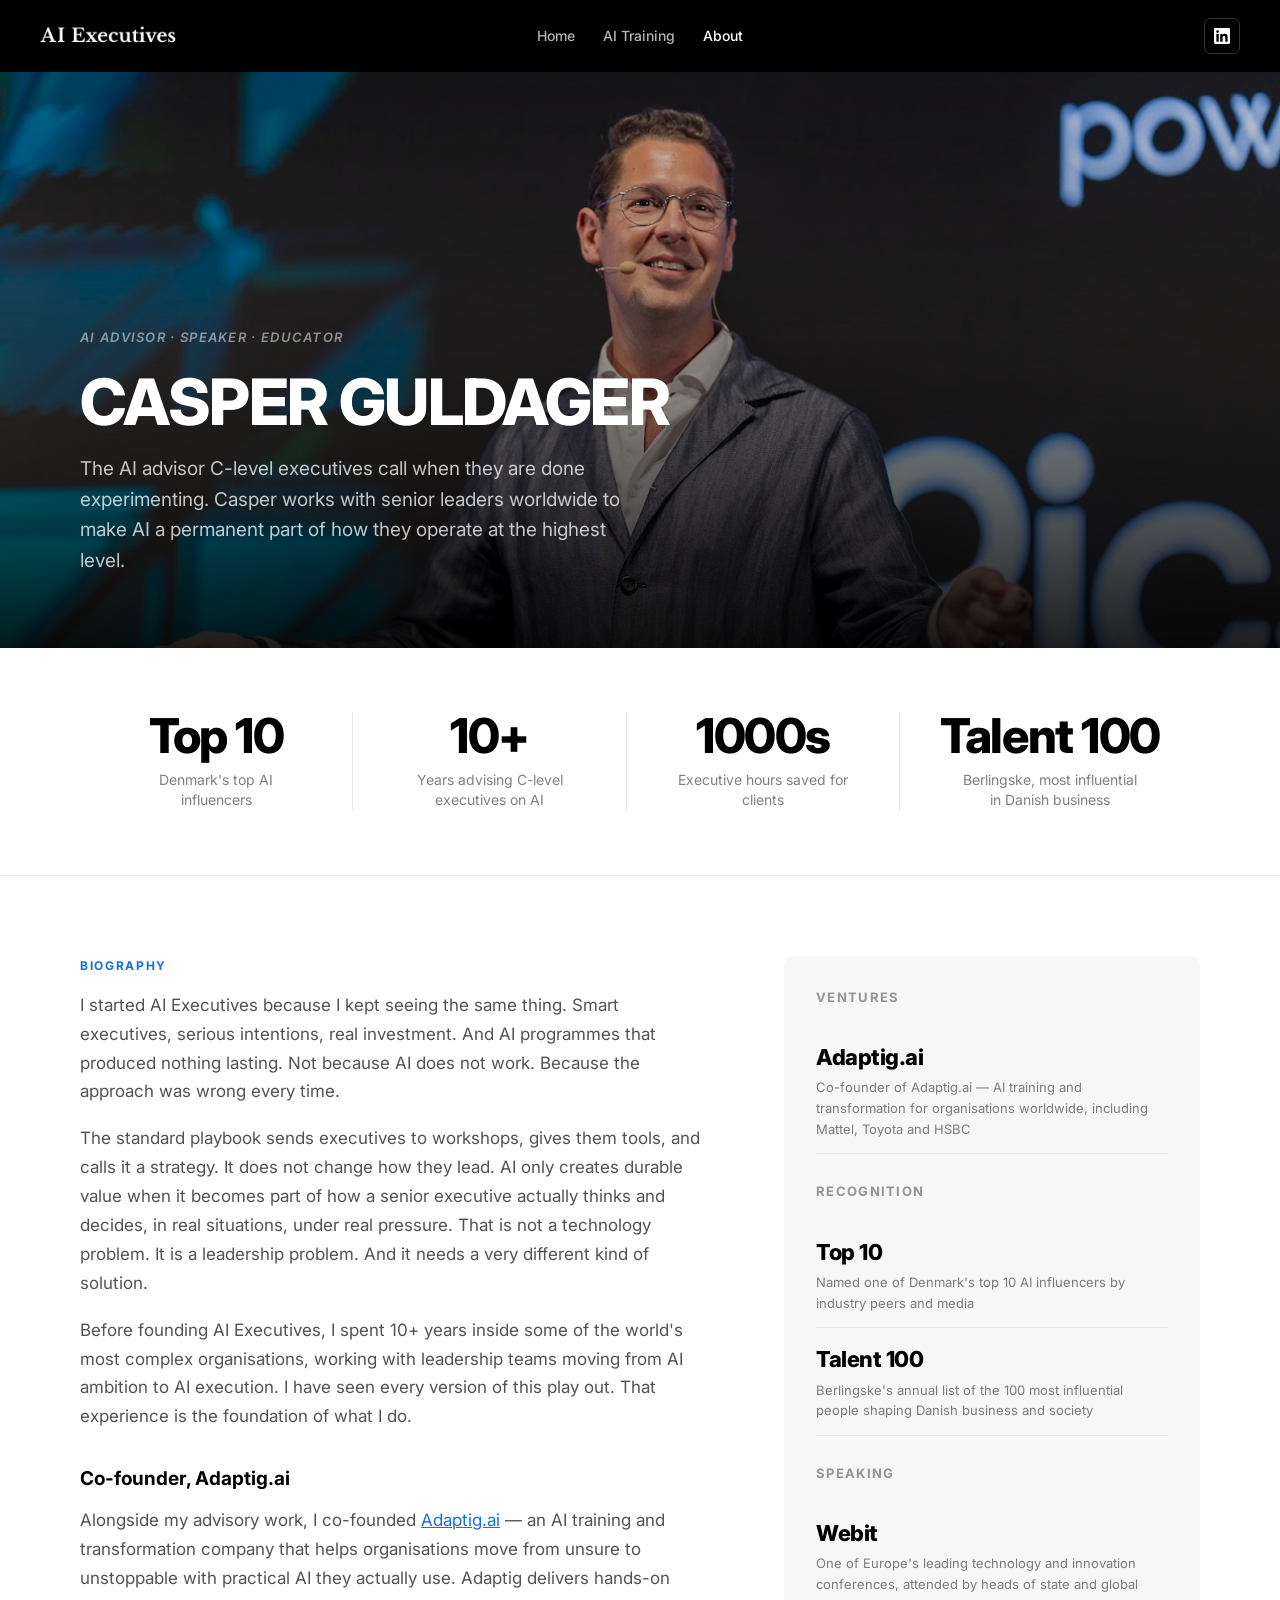
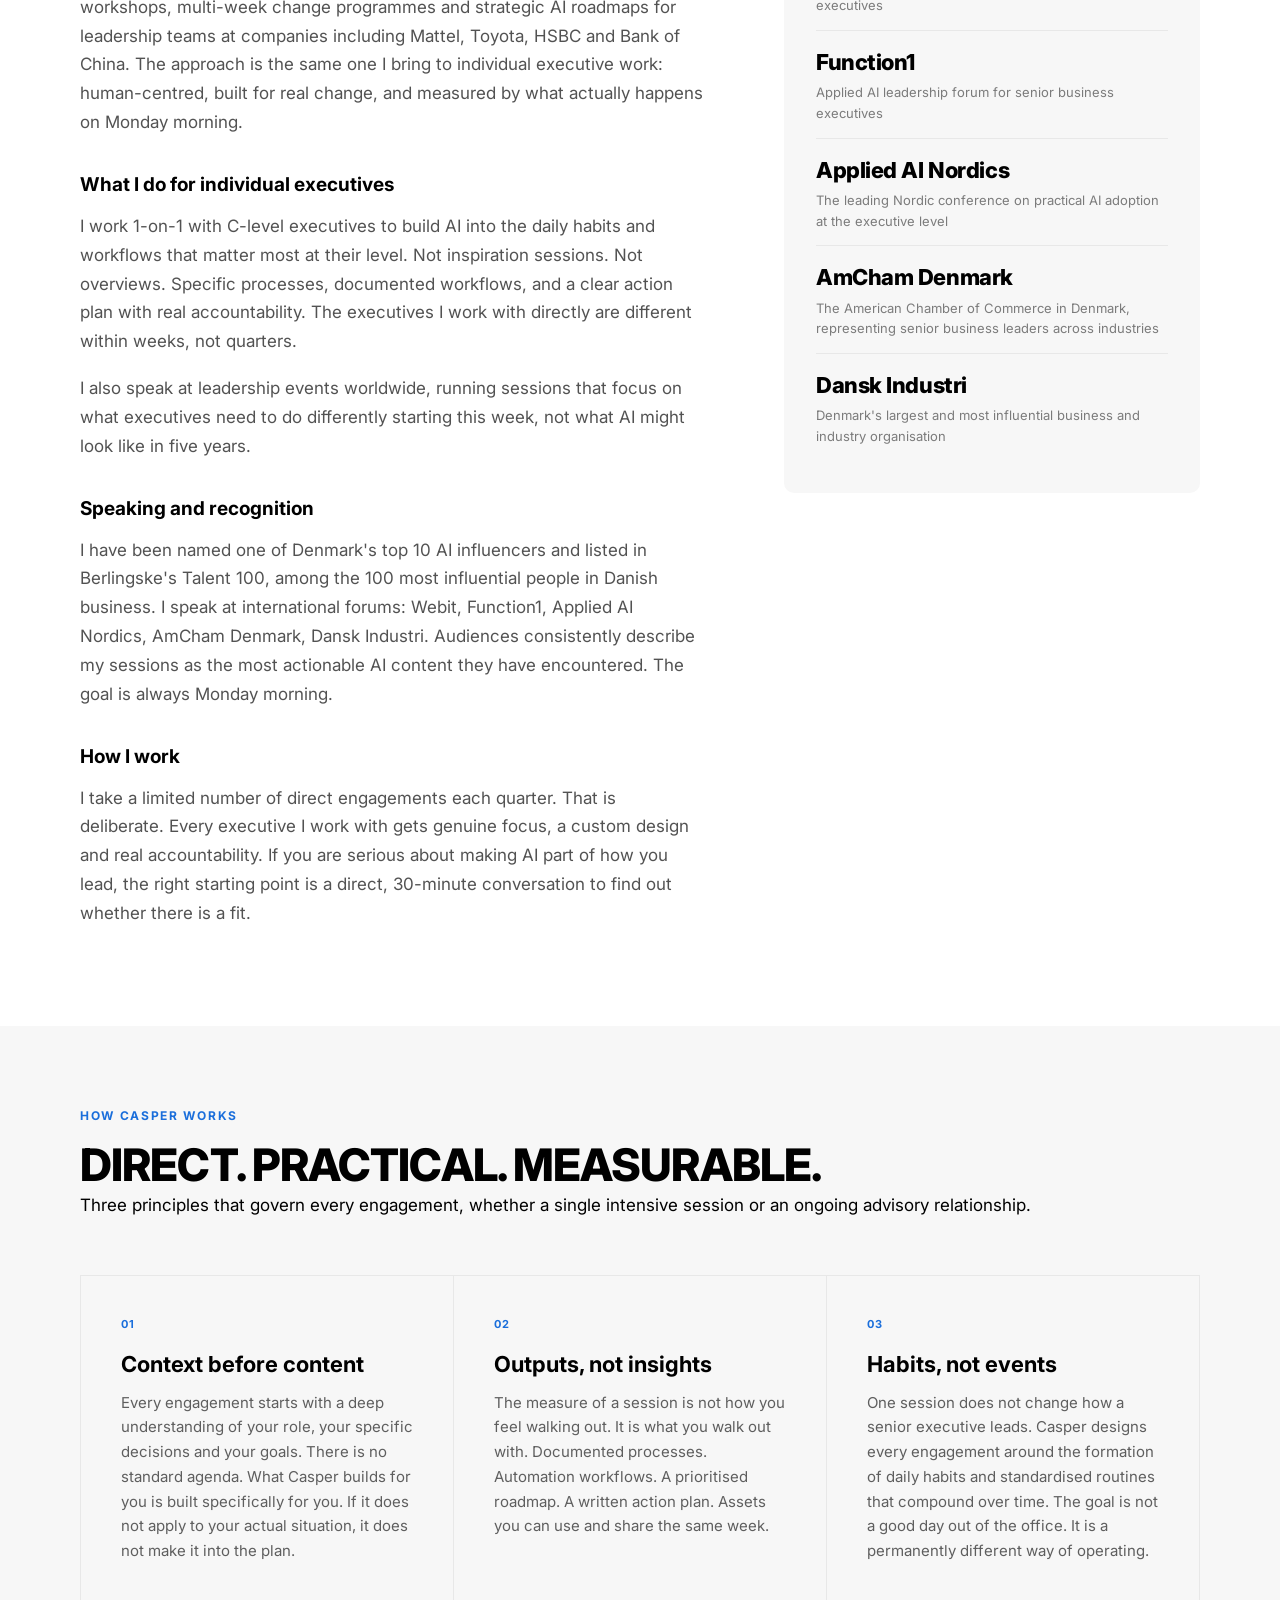
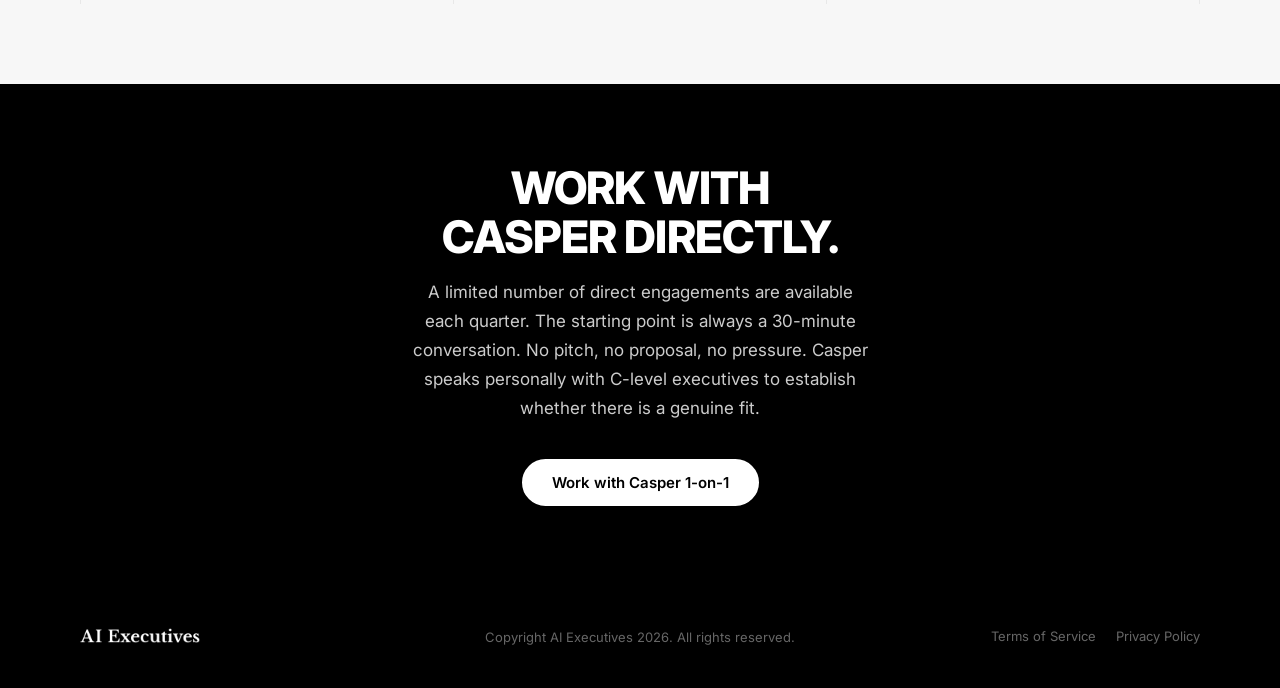
==== commit c9f67a08: "Add Adaptig.ai co-founder content and improve mobile CSS - about.html: new Co-founder section with A" ====
--- a/about.html
+++ b/about.html
@@ -125,7 +125,11 @@
 
             <p>Before founding AI Executives, I spent 10+ years inside some of the world's most complex organisations, working with leadership teams moving from AI ambition to AI execution. I have seen every version of this play out. That experience is the foundation of what I do.</p>
 
-            <h3>What I actually do</h3>
+            <h3>Co-founder, Adaptig.ai</h3>
+
+            <p>Alongside my advisory work, I co-founded <a href="https://adaptig.ai" target="_blank" rel="noopener" style="color:var(--blue);text-decoration:underline;">Adaptig.ai</a> — an AI training and transformation company that helps organisations move from unsure to unstoppable with practical AI they actually use. Adaptig delivers hands-on workshops, multi-week change programmes and strategic AI roadmaps for leadership teams at companies including Mattel, Toyota, HSBC and Bank of China. The approach is the same one I bring to individual executive work: human-centred, built for real change, and measured by what actually happens on Monday morning.</p>
+
+            <h3>What I do for individual executives</h3>
 
             <p>I work 1-on-1 with C-level executives to build AI into the daily habits and workflows that matter most at their level. Not inspiration sessions. Not overviews. Specific processes, documented workflows, and a clear action plan with real accountability. The executives I work with directly are different within weeks, not quarters.</p>
 
@@ -143,7 +147,12 @@
 
           <div>
             <div class="bio-sidebar-card">
-              <h4>Recognition</h4>
+              <h4>Ventures</h4>
+              <div class="bio-stat">
+                <div class="bio-stat__value">Adaptig.ai</div>
+                <div class="bio-stat__label">Co-founder of Adaptig.ai — AI training and transformation for organisations worldwide, including Mattel, Toyota and HSBC</div>
+              </div>
+              <h4 style="margin-top:28px;">Recognition</h4>
               <div class="bio-stat">
                 <div class="bio-stat__value">Top 10</div>
                 <div class="bio-stat__label">Named one of Denmark's top 10 AI influencers by industry peers and media</div>
--- a/css/style.css
+++ b/css/style.css
@@ -2107,6 +2107,11 @@
     text-align: center;
   }
 
+  .footer__copy {
+    position: static;
+    transform: none;
+  }
+
   .footer__links {
     justify-content: center;
   }
@@ -2470,4 +2475,50 @@
   .statement-band h2 {
     font-size: clamp(22px, 5vw, 32px);
   }
-}
+
+  /* Stats — allow wrapping on very small screens */
+  .stat-block__value {
+    white-space: normal;
+    font-size: clamp(24px, 7vw, 36px);
+  }
+
+  /* Who-for visual — cap height on mobile */
+  .who-for-visual {
+    height: auto;
+  }
+
+  /* Bio sidebar — reduce padding */
+  .bio-sidebar-card {
+    padding: 24px 20px;
+  }
+
+  /* Training principles */
+  .training-principles__grid {
+    border-left: none;
+    border-top: 1px solid var(--border-grey);
+  }
+
+  .training-principle {
+    border-left: 1px solid var(--border-grey);
+  }
+
+  /* Approach grid */
+  .approach-grid {
+    border-left: none;
+    border-top: 1px solid var(--border-grey);
+  }
+
+  .approach-item {
+    border-left: 1px solid var(--border-grey);
+  }
+
+  /* Discovery layout — tighter on mobile */
+  .discovery-left > p {
+    margin-bottom: 28px;
+  }
+
+  /* Legal pages */
+  .legal-inner {
+    max-width: 100%;
+  }
+}
